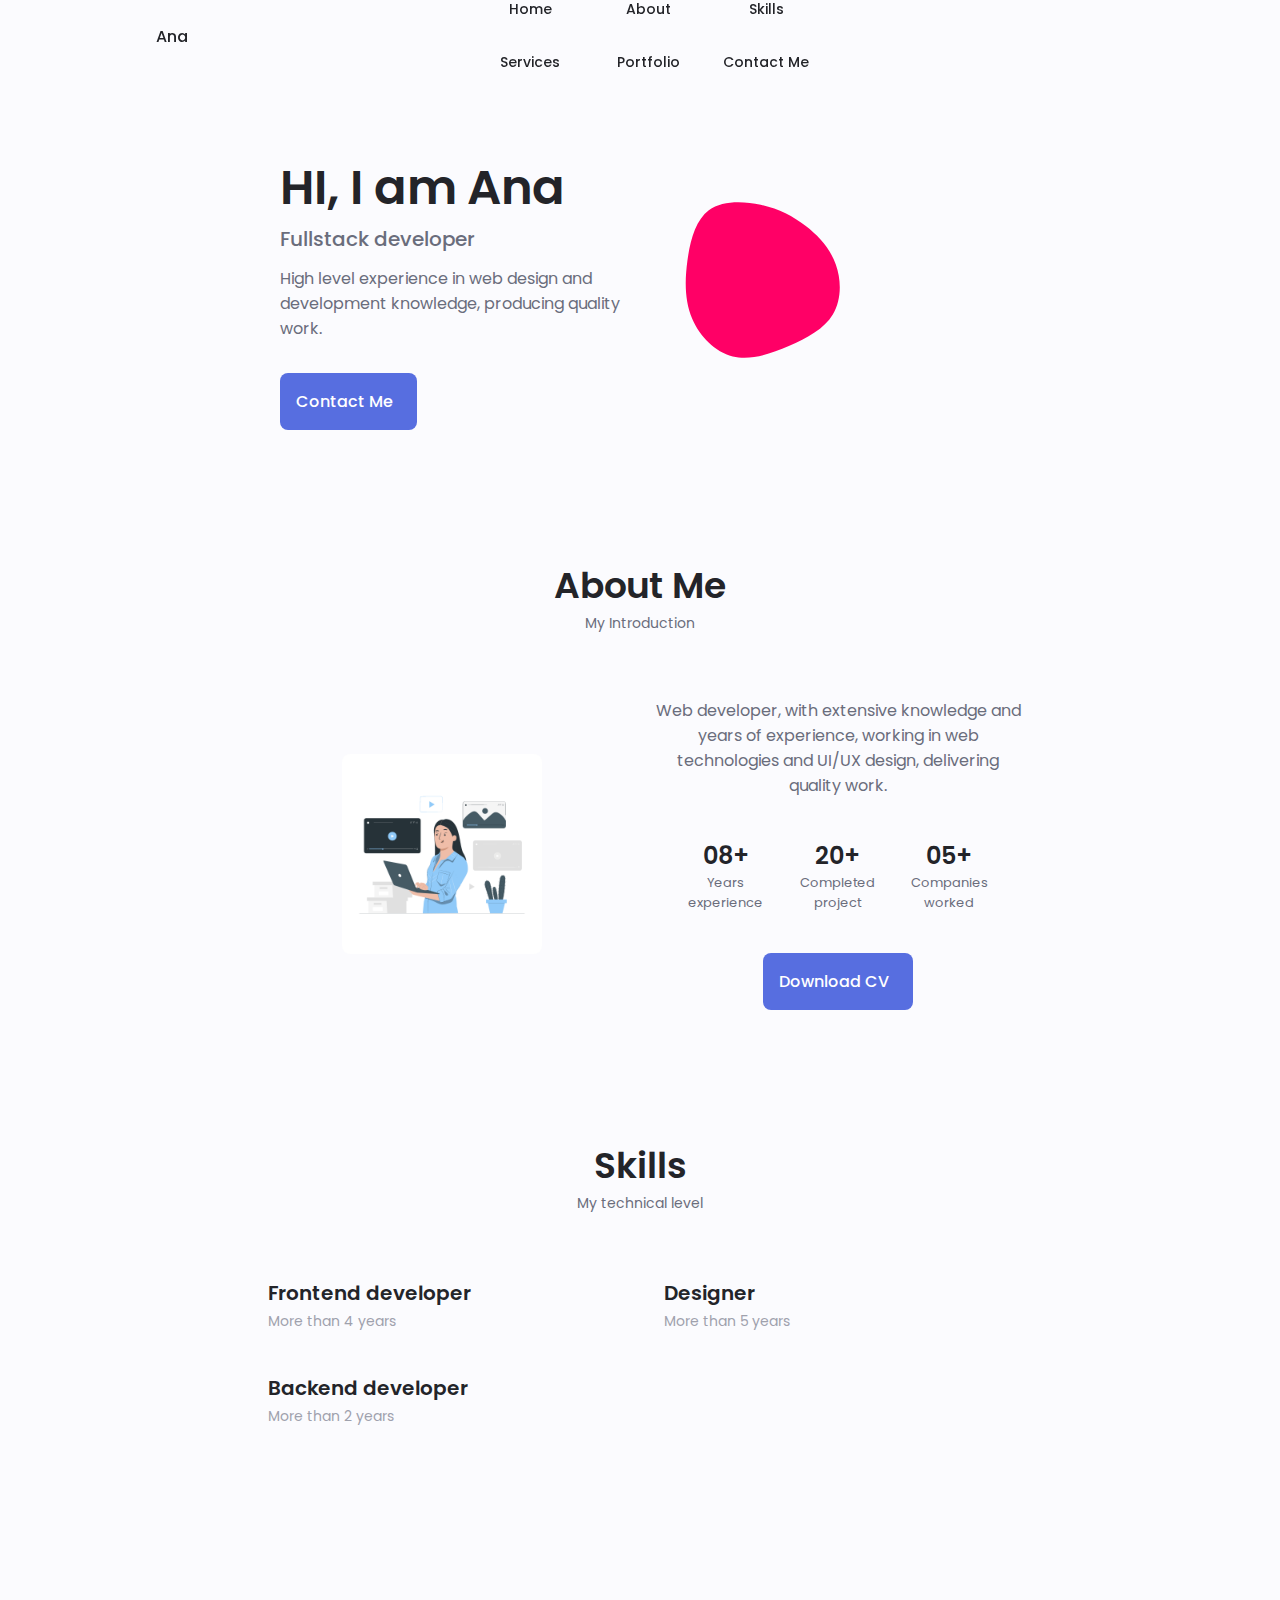
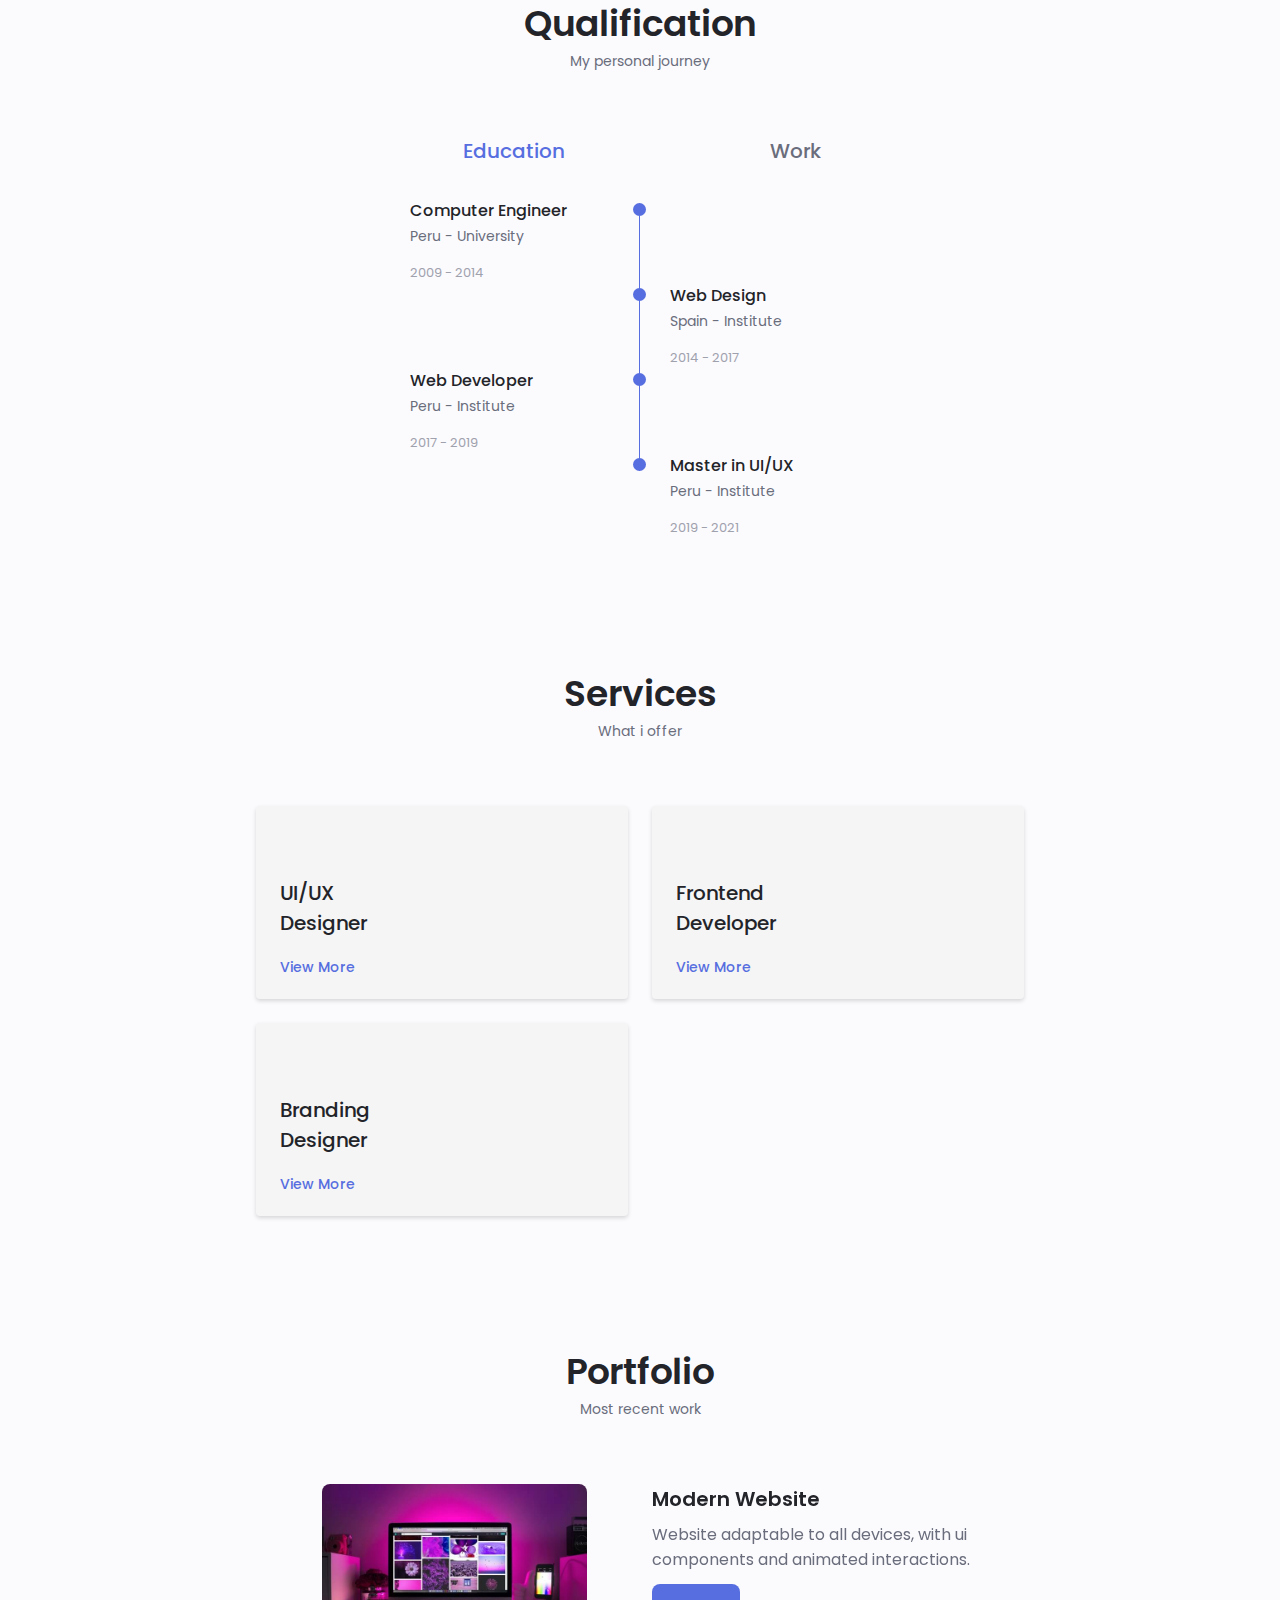
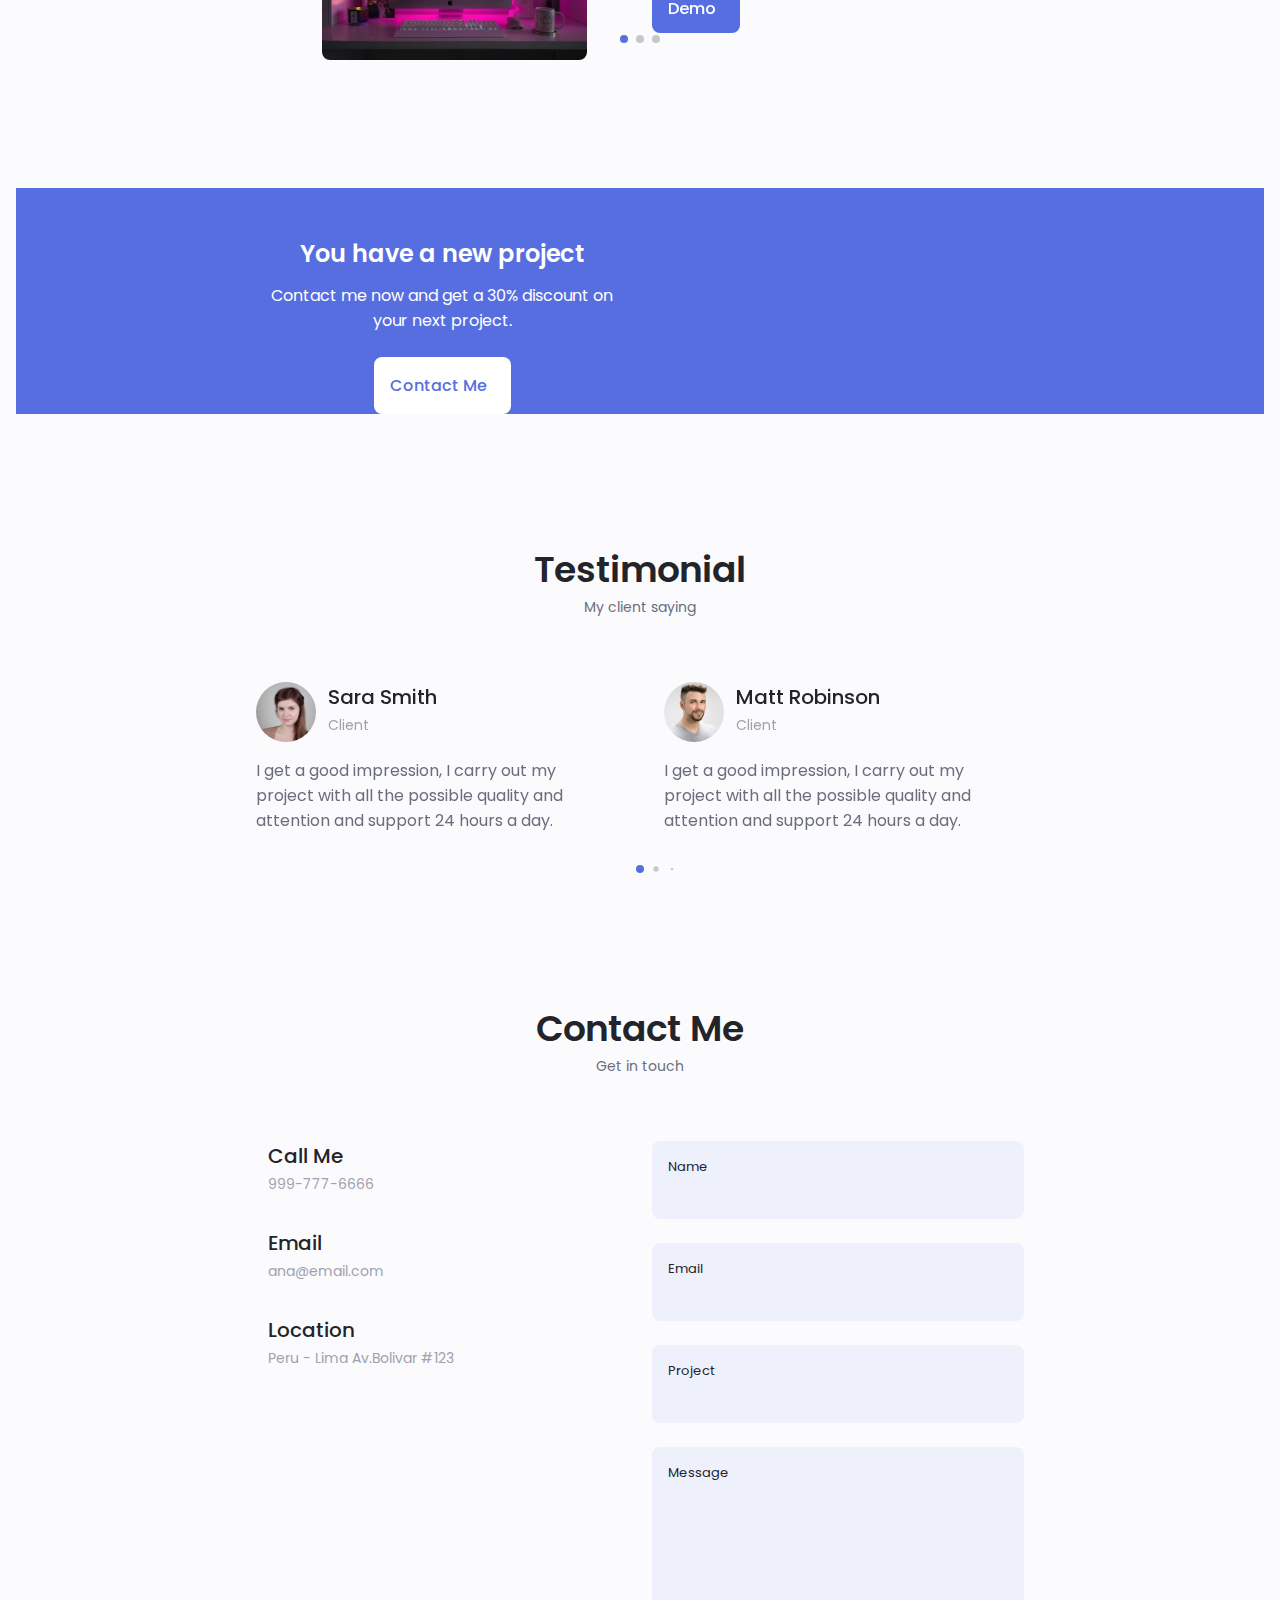
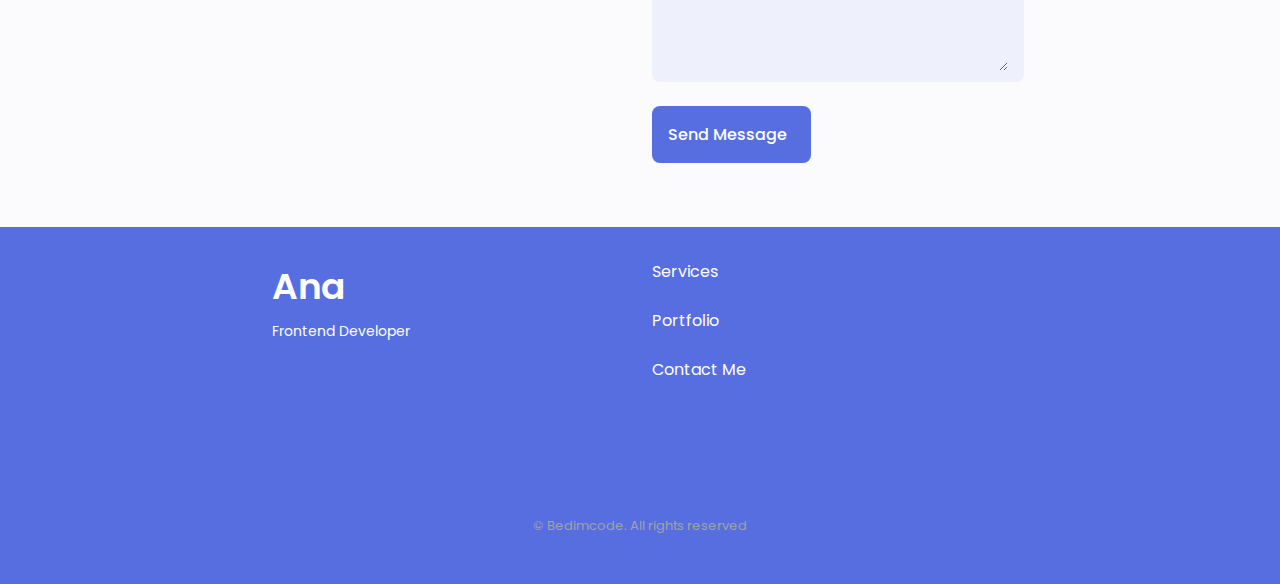
==== index.html @ 433fef04 "Add files via upload" ====
<!DOCTYPE html>
<html lang="en">
<head>
    <meta charset="UTF-8">
    <meta http-equiv="X-UA-Compatible" content="IE=edge">
    <meta name="viewport" content="width=device-width, initial-scale=1.0">

    <link rel="stylesheet" href="https://unicons.iconscout.com/release/v4.0.0/css/line.css">

    <link rel="stylesheet" href="assets/css/swiper-bundle.min.css">

    <link rel="stylesheet" href="assets/css/styles.css">

    <title>Website</title>
</head>
<body>
    <header class="header" id="header">
        <nav class="nav container">
            <a href="#" class="nav__logo">Ana</a>
            <div class="nav__menu" id="nav-menu">
                <ul class="nav__list grid">
                    <li class="nav__item">
                        <a href="#home" class="nav__link active-link">
                            <i class="uil uil-estate nav__icon"></i>Home
                        </a>
                    </li>
                    <li class="nav__item">
                        <a href="#about" class="nav__link">
                            <i class="uil uil-user nav__icon"></i>About
                        </a>
                    </li>
                    <li class="nav__item">
                        <a href="#skills" class="nav__link">
                            <i class="uil uil-file-alt nav__icon"></i>Skills
                        </a>
                    </li>
                    <li class="nav__item">
                        <a href="#services" class="nav__link">
                            <i class="uil uil-briefcase-alt nav__icon"></i>Services
                        </a>
                    </li>
                    <li class="nav__item">
                        <a href="#portfolio" class="nav__link">
                            <i class="uil uil-scenery nav__icon"></i>Portfolio
                        </a>
                    </li>
                    <li class="nav__item">
                        <a href="#contact" class="nav__link">
                            <i class="uil uil-message nav__icon"></i>Contact Me
                        </a>
                    </li>
                </ul>
                <i class="uil uil-times nav__close" id="nav-close"></i>
            </div>
            
            <div class="nav__btns">
                <!-- theme change button -->
                <i class="uil uil-moon change-theme" id="theme-button"></i>

                <div class="nav__toggle" id="nav-toggle">
                    <i class="uil uil-apps"></i>
                </div>
            </div>
        </nav>
    </header>

    <main class="main">

        <!-- home -->
        <section class="home section" id="home">
            <div class="home__container container grid">
                <div class="home__content grid">
                    <div class="home__social">
                        <a href="https://www.linkedin.com/in/ana-marques-11643b221" target="_blank" class="home__social-icon">
                            <i class="uil uil-linkedin-alt"></i>
                        </a>

                        <a href="https://codepen.io/nana-marques" target="_blank" class="home__social-icon">
                            <i class="uil uil-arrow"></i>
                        </a>

                        <a href="https://github.com/nana-marques" target="_blank" class="home__social-icon">
                            <i class="uil uil-github-alt"></i>
                        </a>
                    </div>

                    <div class="home__img">
                        <svg class="home__blob" viewBox="0 0 200 200" xmlns="http://www.w3.org/2000/svg"> 
                            <path fill="#FF0066" d="M41.8,-48.9C54.7,-38.9,66.3,-26.3,71.9,-10.3C77.6,5.7,77.4,25.1,68.8,39.5C60.2,53.8,43.3,63,24.8,71C6.3,79,-13.7,85.8,-31.3,81.4C-48.9,77,-64.2,61.4,-71.8,43.7C-79.4,25.9,-79.3,6,-76.6,-14.2C-73.9,-34.4,-68.4,-54.7,-55.2,-64.7C-42,-74.6,-21,-74.1,-3.3,-70.2C14.4,-66.3,28.8,-58.9,41.8,-48.9Z" transform="translate(100 100)" />
                        </svg>
                        <g>
                            <path>
                            <image class="home__blob-img" x='12' y='18' xlink:href="assets/img/perfil.png"/> <!-- deixa a pfp no formato do blob -->
                        </g>
                    </div>

                    <div class="home__data">
                        <h1 class="home__title">HI, I am Ana</h1>
                        <h3 class="home__subtitle">Fullstack developer</h3>
                        <p class="home__description">High level experience in web design and development 
                            knowledge, producing quality work.</p>
                        <a href="#contact" class="button button--flex">
                            Contact Me <i class="uil uil-message button__icon"></i>
                        </a>
                    </div>
                </div>

                <div class="home__scroll">
                    <a href="#about" class="home__scroll-button button--flex">
                        <i class="uil uil-mouse-alt home__scroll-mouse"></i>
                        <span class="home__scroll-name">Scroll down</span>
                        <i class="uil uil-arrow-down home__scroll-arrow"></i>
                    </a>
                </div>
            </div>
        </section>

        <section class="about section" id="about">
            <h2 class="section__title">About Me</h2>
            <span class="section__subtitle">My Introduction</span>

            <div class="about__container container grid">
                <img src="assets/img/imagem.gif" alt="" class="about__img"> <!--no original: src="assets/img/about.jpg" -->

                <div class="about__data">
                    <p class="about__description">Web developer, with extensive knowledge and years of 
                        experience, working in web technologies and UI/UX design, delivering quality work.</p>

                    <div class="about__info">
                        <div>
                            <span class="about__info-title">08+</span>
                            <span class="about__info-name">Years <br> experience</span>
                        </div>

                        <div>
                            <span class="about__info-title">20+</span>
                            <span class="about__info-name">Completed <br> project</span>
                        </div>

                        <div>
                            <span class="about__info-title">05+</span>
                            <span class="about__info-name">Companies <br> worked</span>
                        </div>
                    </div>

                    <div class="about__buttons">
                        <a download="" href="assets/pdf/Ana-Karoliny(CV).pdf" class="button button--flex">
                            Download CV<i class="uil uil-download-alt button__icon"></i>
                        </a>
                    </div>
                </div>
            </div>
        </section>

        <section class="skills section" id="skills">
            <h2 class="section__title">Skills</h2>
            <span class="section__subtitle">My technical level</span>

            <div class="skills__container container grid">
                <div>
                    <!-- skills 1-->
                    <div class="skills__content skills__open">
                        <div class="skills__header">
                            <i class="uil uil-brackets-curly skills__icon"></i>

                            <div>
                                <h1 class="skills__title">Frontend developer</h1>
                                <span class="skills__subtitle">More than 4 years</span>
                            </div>

                            <i class="uil uil-angle-down skills__arrow"></i>
<!-- 
                            <div class="skills__list grid">
                                <div class="skills__data">
                                    <div class="skills__titles">
                                        <h3 class="skills__name">HTML</h3>
                                        <span class="skills__number">90%</span>
                                    </div>
                                    <div class="skills__bar">
                                        <span class="skills__percentage skills__html"></span>
                                    </div>
                                </div>

                                <div class="skills__data">
                                    <div class="skills__titles">
                                        <h3 class="skills__name">CSS</h3>
                                        <span class="skills__number">80%</span>
                                    </div>
                                    <div class="skills__bar">
                                        <span class="skills__percentage skills__css"></span>
                                    </div>
                                </div>

                                <div class="skills__data">
                                    <div class="skills__titles">
                                        <h3 class="skills__name">Javascript</h3>
                                        <span class="skills__number">60%</span>
                                    </div>
                                    <div class="skills__bar">
                                        <span class="skills__percentage skills__js"></span>
                                    </div>
                                </div>

                                <div class="skills__data">
                                    <div class="skills__titles">
                                        <h3 class="skills__name">React</h3>
                                        <span class="skills__number">85%</span>
                                    </div>
                                    <div class="skills__bar">
                                        <span class="skills__percentage skills__react"></span>
                                    </div>
                                </div>
                            </div> -->
                        </div>
                    </div>

                    <!-- skills 2-->
                    <div class="skills__content skills__close">
                        <div class="skills__header">
                            <i class="uil uil-server-network skills__icon"></i>

                            <div>
                                <h1 class="skills__title">Backend developer</h1>
                                <span class="skills__subtitle">More than 2 years</span>
                            </div>

                            <i class="uil uil-angle-down skills__arrow"></i>

                            <!-- <div class="skills__list grid">
                                <div class="skills__data">
                                    <div class="skills__titles">
                                        <h3 class="skills__name">PHP</h3>
                                        <span class="skills__number">80%</span>
                                    </div>
                                    <div class="skills__bar">
                                        <span class="skills__percentage skills__php"></span>
                                    </div>
                                </div>

                                <div class="skills__data">
                                    <div class="skills__titles">
                                        <h3 class="skills__name">Node JS</h3>
                                        <span class="skills__number">70%</span>
                                    </div>
                                    <div class="skills__bar">
                                        <span class="skills__percentage skills__node"></span>
                                    </div>
                                </div>

                                <div class="skills__data">
                                    <div class="skills__titles">
                                        <h3 class="skills__name">Firebase</h3>
                                        <span class="skills__number">90%</span>
                                    </div>
                                    <div class="skills__bar">
                                        <span class="skills__percentage skills__firebase"></span>
                                    </div>
                                </div>

                                <div class="skills__data">
                                    <div class="skills__titles">
                                        <h3 class="skills__name">Python</h3>
                                        <span class="skills__number">55%</span>
                                    </div>
                                    <div class="skills__bar">
                                        <span class="skills__percentage skills__python"></span>
                                    </div>
                                </div>
                            </div> -->
                        </div>
                    </div>
                </div>

                <div>
                    <!-- skills 3-->
                    <div class="skills__content skills__close">
                        <div class="skills__header">
                            <i class="uil uil-swatchbook skills__icon"></i>

                            <div>
                                <h1 class="skills__title">Designer</h1>
                                <span class="skills__subtitle">More than 5 years</span>
                            </div>

                            <i class="uil uil-angle-down skills__arrow"></i>

                            <!-- <div class="skills__list grid">
                                <div class="skills__data">
                                    <div class="skills__titles">
                                        <h3 class="skills__name">Figma</h3>
                                        <span class="skills__number">90%</span>
                                    </div>
                                    <div class="skills__bar">
                                        <span class="skills__percentage skills__figma"></span>
                                    </div>
                                </div>

                                <div class="skills__data">
                                    <div class="skills__titles">
                                        <h3 class="skills__name">Sketch</h3>
                                        <span class="skills__number">85%</span>
                                    </div>
                                    <div class="skills__bar">
                                        <span class="skills__percentage skills__sketch"></span>
                                    </div>
                                </div>

                                <div class="skills__data">
                                    <div class="skills__titles">
                                        <h3 class="skills__name">Photoshop</h3>
                                        <span class="skills__number">85%</span>
                                    </div>
                                    <div class="skills__bar">
                                        <span class="skills__percentage skills__photoshop"></span>
                                    </div>
                                </div>
                            </div> -->
                        </div>
                    </div>
                </div>
            </div>
        </section>

        <!-- qualification -->
        <section class="qualification section">
            <h2 class="section__title">Qualification</h2>
            <span class="section__subtitle">My personal journey</span>

            <div class="qualification__container container">
                <div class="qualification__tabs">
                    <div class="qualification__button button--flex qualification__active" data-target='#education'>
                        <i class="uil uil-graduation-cap qualification__icon"></i>
                        Education
                    </div>
                    <div class="qualification__button button--flex" data-target='#work'>
                        <i class="uil uil-briefcase-alt qualification__icon"></i>
                        Work
                    </div>
                </div>

                <div class="qualification__sections">
                    <!-- qualification content 1 -->
                    <div class="qualification__content qualification__active" data-content id="education">
                        <!-- qualification 1-->
                        <div class="qualification__data">
                            <div>
                                <h3 class="qualification__title">Computer Engineer</h3>
                                <span class="qualification__subtitle">Peru - University</span>
                                <div class="qualification__calendar">
                                    <i class="uil uil-calendar-alt"></i>
                                    2009 - 2014
                                </div>
                            </div>

                            <div>
                                <span class="qualification__rounder"></span>
                                <span class="qualification__line"></span>
                            </div>
                        </div>

                        <!-- qualification 2-->
                        <div class="qualification__data">
                            <div></div>

                            <div>
                                <span class="qualification__rounder"></span>
                                <span class="qualification__line"></span>
                            </div>

                            <div>
                                <h3 class="qualification__title">Web Design</h3>
                                <span class="qualification__subtitle">Spain - Institute</span>
                                <div class="qualification__calendar">
                                    <i class="uil uil-calendar-alt"></i>
                                    2014 - 2017
                                </div>
                            </div>
                        </div>

                        <!-- qualification 3-->
                        <div class="qualification__data">
                            <div>
                                <h3 class="qualification__title">Web Developer</h3>
                                <span class="qualification__subtitle">Peru - Institute</span>
                                <div class="qualification__calendar">
                                    <i class="uil uil-calendar-alt"></i>
                                    2017 - 2019
                                </div>
                            </div>

                            <div>
                                <span class="qualification__rounder"></span>
                                <span class="qualification__line"></span>
                            </div>
                        </div>

                        <!-- qualification 4-->
                        <div class="qualification__data">
                            <div></div>

                            <div>
                                <span class="qualification__rounder"></span>
                                <!-- <span class="qualification__line"></span> -->
                            </div>

                            <div>
                                <h3 class="qualification__title">Master in UI/UX</h3>
                                <span class="qualification__subtitle">Peru - Institute</span>
                                <div class="qualification__calendar">
                                    <i class="uil uil-calendar-alt"></i>
                                    2019 - 2021
                                </div>
                            </div>
                        </div>
                    </div>

                    <!-- qualification content 2 -->
                    <div class="qualification__content" data-content id="work">
                        <!-- qualification 1-->
                        <div class="qualification__data">
                            <div>
                                <h3 class="qualification__title">Software Engineer</h3>
                                <span class="qualification__subtitle">Microsoft - Peru</span>
                                <div class="qualification__calendar">
                                    <i class="uil uil-calendar-alt"></i>
                                    2016 - 2018
                                </div>
                            </div>

                            <div>
                                <span class="qualification__rounder"></span>
                                <span class="qualification__line"></span>
                            </div>
                        </div>

                        <!-- qualification 2-->
                        <div class="qualification__data">
                            <div></div>

                            <div>
                                <span class="qualification__rounder"></span>
                                <span class="qualification__line"></span>
                            </div>

                            <div>
                                <h3 class="qualification__title">Frontend Developer</h3>
                                <span class="qualification__subtitle">Apple Inc - Spain</span>
                                <div class="qualification__calendar">
                                    <i class="uil uil-calendar-alt"></i>
                                    2018 - 2020
                                </div>
                            </div>
                        </div>

                        <!-- qualification 3-->
                        <div class="qualification__data">
                            <div>
                                <h3 class="qualification__title">UI Designer</h3>
                                <span class="qualification__subtitle">Figma - Spain</span>
                                <div class="qualification__calendar">
                                    <i class="uil uil-calendar-alt"></i>
                                    2017 - 2019
                                </div>
                            </div>

                            <div>
                                <span class="qualification__rounder"></span>
                                <!-- <span class="qualification__line"></span> -->
                            </div>
                        </div>
                    </div>
                </div>
            </div>
        </section>

        <!-- services -->
        <section class="services section" id="services">
            <h2 class="section__title">Services</h2>
            <span class="section__subtitle">What i offer</span>

            <div class="services__container container grid">
                <!-- services 1-->
                <div class="services__content">
                    <div>
                        <i class="uil uil-web-grid services__icon"></i>
                        <h3 class="services__title">UI/UX <br> Designer</h3>
                    </div>

                    <span class="button button--flex button--small button--link services__button">
                        View More
                        <i class="uil uil-arrow-right button__icon"></i>
                    </span>

                    <div class="services__modal">
                        <div class="services__modal-content">
                            <h4 class="services__modal-title">UI/UX <br> Designer</h4>
                            <i class="uil uil-times services__modal-close"></i>

                            <ul class="services__modal-services grid">
                                <li class="services__modal-service">
                                    <i class="uil uil-check-circle services__modal-icon"></i>
                                    <p>I develop the user interface.</p>
                                </li>
                                <li class="services__modal-service">
                                    <i class="uil uil-check-circle services__modal-icon"></i>
                                    <p>Web page development.</p>
                                </li>
                                <li class="services__modal-service">
                                    <i class="uil uil-check-circle services__modal-icon"></i>
                                    <p>I create ux element interactions.</p>
                                </li>
                                <li class="services__modal-service">
                                    <i class="uil uil-check-circle services__modal-icon"></i>
                                    <p>I position your company brand.</p>
                                </li>
                            </ul>
                        </div>
                    </div>
                </div>

                <!-- services 2-->
                <div class="services__content">
                    <div>
                        <i class="uil uil-arrow services__icon"></i>
                        <h3 class="services__title">Frontend <br> Developer</h3>
                    </div>

                    <span class="button button--flex button--small button--link services__button">
                        View More
                        <i class="uil uil-arrow-right button__icon"></i>
                    </span>

                    <div class="services__modal">
                        <div class="services__modal-content">
                            <h4 class="services__modal-title">Frontend <br> Developer</h4>
                            <i class="uil uil-times services__modal-close"></i>

                            <ul class="services__modal-services grid">
                                <li class="services__modal-service">
                                    <i class="uil uil-check-circle services__modal-icon"></i>
                                    <p>I develop the user interface.</p>
                                </li>
                                <li class="services__modal-service">
                                    <i class="uil uil-check-circle services__modal-icon"></i>
                                    <p>Web page development.</p>
                                </li>
                                <li class="services__modal-service">
                                    <i class="uil uil-check-circle services__modal-icon"></i>
                                    <p>I create ux element interactions.</p>
                                </li>
                                <li class="services__modal-service">
                                    <i class="uil uil-check-circle services__modal-icon"></i>
                                    <p>I position your company brand.</p>
                                </li>
                            </ul>
                        </div>
                    </div>
                </div>

                <!-- services 3-->
                <div class="services__content">
                    <div>
                        <i class="uil uil-pen services__icon"></i>
                        <h3 class="services__title">Branding <br> Designer</h3>
                    </div>

                    <span class="button button--flex button--small button--link services__button">
                        View More
                        <i class="uil uil-arrow-right button__icon"></i>
                    </span>

                    <div class="services__modal">
                        <div class="services__modal-content">
                            <h4 class="services__modal-title">Branding <br> Designer</h4>
                            <i class="uil uil-times services__modal-close"></i>

                            <ul class="services__modal-services grid">
                                <li class="services__modal-service">
                                    <i class="uil uil-check-circle services__modal-icon"></i>
                                    <p>I develop the user interface.</p>
                                </li>
                                <li class="services__modal-service">
                                    <i class="uil uil-check-circle services__modal-icon"></i>
                                    <p>Web page development.</p>
                                </li>
                                <li class="services__modal-service">
                                    <i class="uil uil-check-circle services__modal-icon"></i>
                                    <p>I create ux element interactions.</p>
                                </li>
                                <li class="services__modal-service">
                                    <i class="uil uil-check-circle services__modal-icon"></i>
                                    <p>I position your company brand.</p>
                                </li>
                            </ul>
                        </div>
                    </div>
                </div>
            </div>
        </section>

        <!-- portfolio -->
        <section class="portfolio section" id="portfolio">
            <h2 class="section__title">Portfolio</h2>
            <span class="section__subtitle">Most recent work</span>

            <div class="portfolio__container container swiper">
                <div class="swiper-wrapper">
                    <!-- portfolio 1 -->
                    <div class="portfolio__content grid swiper-slide">
                        <img src="assets/img/portfolio1.jpg" alt="" class="portfolio__img">

                        <div class="portfolio__data">
                            <h3 class="portfolio__title">Modern Website</h3>
                            <p class="portfolio__description">Website adaptable to all devices, with ui components 
                                and animated interactions.</p>
                            <a href="#" class="button button--flex button--small portfolio__button">
                                Demo
                                <i class="uil uil-arrow-right button__icon"></i>
                            </a>
                        </div>
                    </div>

                    <!-- portfolio 2 -->
                    <div class="portfolio__content grid swiper-slide">
                        <img src="assets/img/portfolio2.jpg" alt="" class="portfolio__img">

                        <div class="portfolio__data">
                            <h3 class="portfolio__title">Brand Design</h3>
                            <p class="portfolio__description">Website adaptable to all devices, with ui components 
                                and animated interactions.</p>
                            <a href="#" class="button button--flex button--small portfolio__button">
                                Demo
                                <i class="uil uil-arrow-right button__icon"></i>
                            </a>
                        </div>
                    </div>

                    <!-- portfolio 3 -->
                    <div class="portfolio__content grid swiper-slide">
                        <img src="assets/img/portfolio3.jpg" alt="" class="portfolio__img">

                        <div class="portfolio__data">
                            <h3 class="portfolio__title">Online Store</h3>
                            <p class="portfolio__description">Website adaptable to all devices, with ui components 
                                and animated interactions.</p>
                            <a href="#" class="button button--flex button--small portfolio__button">
                                Demo
                                <i class="uil uil-arrow-right button__icon"></i>
                            </a>
                        </div>
                    </div>
                </div>

                <!-- Add Arrows -->
                <div class="swiper-button-next">
                    <i class="uil uil-angle-right-b swiper-portfolio-icon"></i>
                </div>
                <div class="swiper-button-prev">
                    <i class="uil uil-angle-left-b swiper-portfolio-icon"></i>
                </div>

                <!-- Add Pagination -->
                <div class="swiper-pagination"></div>
            </div>
        </section>

        <!-- project in mind -->
        <section class="project section">
            <div class="project__bg">
                <div class="project__container container grid">
                    <div class="project__data">
                        <h2 class="project__title">You have a new project</h2>
                        <p class="project__description">Contact me now and get a 30% discount on your next project.</p>
                        <a href="#contact" class="button button--flex button--white">
                            Contact Me
                            <i class="uil uil-message project__icon button__icon"></i>
                        </a>
                    </div>

                    <img src="project.png" alt="" class="project__img">
                </div>
            </div>
        </section>

        <!-- testimonial -->
        <section class="testimonial section">
            <h2 class="section__title">Testimonial</h2>
            <span class="section__subtitle">My client saying</span>

            <div class="testimonial__container container swiper">
                <div class="swiper-wrapper">
                    <!-- testimonial 1 -->
                    <div class="testimonial__content swiper-slide">
                        <div class="testimonial__data">
                            <div class="testimonial__header">
                                <img src="assets/img/testimonial1.jpg" alt="" class="testimonial__img">

                                <div>
                                    <h3 class="testimonial__name">Sara Smith</h3>
                                    <span class="testimonial__client">Client</span>
                                </div>
                            </div>

                            <div>
                                <i class="uil uil-star testimonial__icon-star"></i>
                                <i class="uil uil-star testimonial__icon-star"></i>
                                <i class="uil uil-star testimonial__icon-star"></i>
                                <i class="uil uil-star testimonial__icon-star"></i>
                                <i class="uil uil-star testimonial__icon-star"></i>
                            </div>
                        </div>

                        <p class="testimonial__description">I get a good impression, I carry
                            out my project with all the possible quality and attention and 
                            support 24 hours a day.</p>
                    </div>

                    <!-- testimonial 2 -->
                    <div class="testimonial__content swiper-slide">
                        <div class="testimonial__data">
                            <div class="testimonial__header">
                                <img src="assets/img/testimonial2.jpg" alt="" class="testimonial__img">

                                <div>
                                    <h3 class="testimonial__name">Matt Robinson</h3>
                                    <span class="testimonial__client">Client</span>
                                </div>
                            </div>

                            <div>
                                <i class="uil uil-star testimonial__icon-star"></i>
                                <i class="uil uil-star testimonial__icon-star"></i>
                                <i class="uil uil-star testimonial__icon-star"></i>
                                <i class="uil uil-star testimonial__icon-star"></i>
                                <i class="uil uil-star testimonial__icon-star"></i>
                            </div>
                        </div>

                        <p class="testimonial__description">I get a good impression, I carry
                            out my project with all the possible quality and attention and 
                            support 24 hours a day.</p>
                    </div>

                    <!-- testimonial 3 -->
                    <div class="testimonial__content swiper-slide">
                        <div class="testimonial__data">
                            <div class="testimonial__header">
                                <img src="assets/img/testimonial3.jpg" alt="" class="testimonial__img">

                                <div>
                                    <h3 class="testimonial__name">Raul Harris</h3>
                                    <span class="testimonial__client">Client</span>
                                </div>
                            </div>

                            <div>
                                <i class="uil uil-star testimonial__icon-star"></i>
                                <i class="uil uil-star testimonial__icon-star"></i>
                                <i class="uil uil-star testimonial__icon-star"></i>
                                <i class="uil uil-star testimonial__icon-star"></i>
                                <i class="uil uil-star testimonial__icon-star"></i>
                            </div>
                        </div>

                        <p class="testimonial__description">I get a good impression, I carry
                            out my project with all the possible quality and attention and 
                            support 24 hours a day.</p>
                    </div>
                </div>

                <!-- Add Pagination -->
                <div class="swiper-pagination swiper-pagination-testimonial"></div>
            </div>
        </section>

        <!-- contact me -->
        <section class="contact section" id="contact">
            <h2 class="section__title">Contact Me</h2>
            <span class="section__subtitle">Get in touch</span>

            <div class="contact__container container grid">
                <div>
                    <div class="contact__information">
                        <i class="uil uil-phone contact__icon"></i>

                        <div>
                            <h3 class="contact__title">Call Me</h3>
                            <span class="contact__subtitle">999-777-6666</span>
                        </div>
                    </div>

                    <div class="contact__information">
                        <i class="uil uil-envelope contact__icon"></i>

                        <div>
                            <h3 class="contact__title">Email</h3>
                            <span class="contact__subtitle">ana@email.com</span>
                        </div>
                    </div>

                    <div class="contact__information">
                        <i class="uil uil-map-marker contact__icon"></i>

                        <div>
                            <h3 class="contact__title">Location</h3>
                            <span class="contact__subtitle">Peru - Lima Av.Bolivar #123</span>
                        </div>
                    </div>
                </div>

                <form action="" class="contact__form grid">
                    <div class="contact__inputs grid">
                        <div class="contact__content">
                            <label for="" class="contact__label">Name</label>
                            <input type="text" class="contact__input">
                        </div>
                        <div class="contact__content">
                            <label for="" class="contact__label">Email</label>
                            <input type="email" class="contact__input">
                        </div>
                    </div>
                    <div class="contact__content">
                        <label for="" class="contact__label">Project</label>
                        <input type="text" class="contact__input">
                    </div>
                    <div class="contact__content">
                        <label for="" class="contact__label">Message</label>
                        <textarea name="" id="" cols="0" rows="7" class="contact__input"></textarea>
                    </div>

                    <div>
                        <a href="" class="button button--flex">
                            Send Message
                            <i class="uil uil-message button__icon"></i>
                        </a>
                    </div>
                </form>
            </div>
        </section>

    </main>

    <footer class="footer">
        <div class="footer__bg">
            <div class="footer__container container grid">
                <div>
                    <h1 class="footer__title">Ana</h1>
                    <span class="footer__subtitle">Frontend Developer</span>
                </div>

                <ul class="footer__links">
                    <li>
                        <a href="#services" class="footer__link">Services</a>
                    </li>
                    <li>
                        <a href="#portfolio" class="footer__link">Portfolio</a>
                    </li>
                    <li>
                        <a href="#contact" class="footer__link">Contact Me</a>
                    </li>
                </ul>

                <div class="footer__socials">
                    <a href="https://www.facebook.com" target="_blank" class="footer__social">
                        <i class="uil uil-facebook-f"></i>
                    </a>

                    <a href="https://www.instagram.com" target="_blank" class="footer__social">
                        <i class="uil uil-instagram"></i>
                    </a>

                    <a href="https://twitter.com" target="_blank" class="footer__social">
                        <i class="uil uil-twitter-alt"></i>
                    </a>
                </div>
            </div>

            <p class="footer__copy">&#169; Bedimcode. All rights reserved</p>
        </div>
    </footer>

    <!-- scroll top -->
    <a href="" class="scrollup" id="scroll-up">
        <i class="uil uil-arrow-up scrollup__icon"></i>
    </a>

    <script src="assets/js/swiper-bundle.min.js"></script>
    <script src="assets/js/main.js"></script>
</body>
</html>
---- assets/css/styles.css ----
/* google fonts*/
@import url('https://fonts.googleapis.com/css2?family=Poppins:wght@400;500;600&display=swap');


/* variaveis css */
:root {
    --header-height: 3rem;

    /* cores */
    --hue-color: 230;
    --first-color: hsl(var(--hue-color), 69%, 61%); /*#6E57E0*/
    --first-color-second: hsl(var(--hue-color), 69%, 61%);
    --first-color-alt: hsl(var(--hue-color), 57%, 53%);
    --first-color-lighter: hsl(var(--hue-color), 92%, 85%);
    --title-color: hsl(var(--hue-color), 8%, 15%);
    --text-color: hsl(var(--hue-color), 8%, 45%);
    --text-color-light: hsl(var(--hue-color), 8%, 65%);
    --input-color: hsl(var(--hue-color), 70%, 96%);
    --body-color: hsl(var(--hue-color), 60%, 99%);
    --container-color: #F5F5F5; /* #FFF no original*/
    --scroll-bar-color: hsl(var(--hue-color), 12%, 90%);
    --scroll-thumb-color: hsl(var(--hue-color), 12%, 80%);

    --body-font: 'Poppins', sans-serif;

    /* .5rem = 8px, 1rem = 16px, 1.5rem = 24px ...*/
    --big-font-size: 2rem;
    --h1-font-size: 1.5rem;
    --h2-font-size: 1.25rem;
    --h3-font-size: 1.125rem;
    --normal-font-size: .938rem;
    --small-font-size: .813rem;
    --smaller-font-size: .75rem;

    --font-medium: 500;
    --font-semi-bold: 600;

    /* margem */
    --mb-0-25: .25rem;
    --mb-0-5: .5rem;
    --mb-0-75: .75rem;
    --mb-1: 1rem;
    --mb-1-5: 1.5rem;
    --mb-2: 2rem;
    --mb-2-5: 2.5rem;
    --mb-3: 3rem;

    /* z index */
    --z-tooltip: 10;
    --z-fixed: 100;
    --z-modal: 1000;
}


/* font size for large devices */
@media screen and (min-width: 968px){
    :root {
        --big-font-size: 3rem;
        --h1-font-size: 2.25rem;
        --h2-font-size: 1.5rem;
        --h3-font-size: 1.25rem;
        --normal-font-size: 1rem;
        --small-font-size: .875rem;
        --smaller-font-size: .813rem;
    }
}


/* variables dark theme*/
body.dark-theme{
    /* cores */
    --first-color-second: hsl(var(--hue-color), 30%, 8%);
    --title-color: hsl(var(--hue-color), 8%, 95%);
    --text-color: hsl(var(--hue-color), 8%, 75%);
    --input-color: hsl(var(--hue-color), 29%, 16%);
    --body-color: hsl(var(--hue-color), 28%, 12%);
    --container-color: hsl(var(--hue-color), 29%, 16%);
    --scroll-bar-color: hsl(var(--hue-color), 12%, 48%);
    --scroll-thumb-color: hsl(var(--hue-color), 12%, 36%);

}


/* button dark/light */
.nav__btns{
    display: flex;
    align-items: center;
}

.change-theme{
    font-size: 1.25rem;
    color: var(--title-color);
    margin-right: var(--mb-1);
    cursor: pointer;
}

.change-theme:hover{
    color: var(--first-color);
}


/* base */
*{
    box-sizing: border-box;
    padding: 0;
    margin: 0;
}

html{
    scroll-behavior: smooth;
}

body{
    margin: 0 0 var(--header-height) 0;
    font-family: var(--body-font);
    font-size: var(--normal-font-size);
    background-color: var(--body-color);
    color: var(--text-color);
}

h1,h2,h3,h4{
    color: var(--title-color);
    font-weight: var(--font-semi-bold);
}

ul{
    list-style: none;
}

a{
    text-decoration: none;
}

img{
    max-width: 100%;
    height: auto;
}


/* reusable css classes*/
.section{
    padding: 2rem 0 4rem;
}

.section__title{
    font-size: var(--h1-font-size);
}

.section__subtitle{
    display: block; 
    font-size: var(--small-font-size);
    margin-bottom: var(--mb-3);
}

.section__title, .section__subtitle{
    text-align: center;
}


/* layout */
.container{
    max-width: 768px;
    margin-left: var(--mb-1-5);
    margin-right: var(--mb-1-5);
}

.grid{
    display: grid;
    gap: 1.5rem;
}

.header{
    width: 100%;
    position: fixed;
    bottom: 0;
    left: 0;
    z-index: var(--z-fixed);
    background-color: var(--body-color);
}


/* nav */
.nav{
    max-width: 968px;
    height: var(--header-height);
    display: flex;
    justify-content: space-between;
    align-items: center;
}

.nav__logo, .nav__toggle{
    color: var(--title-color);
    font-weight: var(--font-medium);
}

.nav__logo:hover{
    color: var(--first-color);
}

.nav__toggle{
    font-size: 1.1rem;
    cursor: pointer;
}

.nav__toggle:hover {
    color: var(--first-color);
}

@media screen and (max-width: 767px){
    .nav__menu{
        position: fixed;
        bottom: -100%;
        left: 0;
        width: 100%;
        background-color: var(--body-color);
        padding: 2rem 1.5rem 4rem;
        box-shadow: 0 -1px 4px rgba(0, 0, 0, .15);
        border-radius: 1.5rem 1.5rem 0 0;
        transition: .3s;
    }
}

.nav__list{
    grid-template-columns: repeat(3, 1fr);
    gap: 2rem;
}

.nav__link{
    display: flex;
    flex-direction: column;
    align-items: center;
    font-size: var(--small-font-size);
    color: var(--title-color);
    font-weight: var(--font-medium);
}

.nav__link:hover{
    color: var(--first-color);
}

.nav__icon{
    font-size: 1.2rem;
}

.nav__close{
    position: absolute;
    right: 1.3rem;
    bottom: .5rem;
    font-size: 1.5rem;
    cursor: pointer;
    color: var(--first-color);
}

.nav__close:hover{
    color: var(--first-color-alt);
}


/* show menu */
.show-menu{
    bottom: 0;
}


/* active link */
.active__link{
    color: var(--first-color);
}

/* change background header */
.scroll-header{
    box-shadow: 0 -1px 4px rgba(0, 0, 0, .15);
}

/* home */
.home__container{
    gap: 1rem;
}

.home__content{
    grid-template-columns: .5fr 3fr;
    padding-top: 3.5rem;
    align-items: center;
}

.home__social{
    display: grid;
    grid-template-columns: max-content;
    row-gap: 1rem;
}

.home__social-icon{
    font-size: 1.25rem;
    color: var(--first-color);
}

.home__social-icon:hover{
    color: var(--first-color-alt);
}

.home__blob{
    width: 200px;
    fill: var(--first-color);
}

.home__blob-img{
    width: 170px;
}

.home__data{
    grid-column: 1/3;
}

.home__title{
    font-size: var(--big-font-size);
}

.home__subtitle{
    font-size: var(--h3-font-size);
    color: var(--text-color);
    font-weight: var(--font-medium);
    margin-bottom: var(--mb-0-75);
}

.home__description{
    margin-bottom: var(--mb-2);
}

.home__scroll{
    display: none;
}

.home__scroll-button{
    color: var(--first-color);
    transition: .3s;
}

.home__scroll-button:hover{
    transform: translateY(.25rem);
}

.home__scroll-mouse{
    font-size: 2rem;
}

.home__scroll-name{
    font-size: var(--small-font-size);
    color: var(--title-color);
    font-weight: var(--font-medium);
    margin-right: var(--mb-0-25);
}

.home__scroll-arrow{
    font-size: 1.25rem;
}


/* buttons */
.button{
    display: inline-block;
    background-color: var(--first-color);
    color: #FFF;
    padding: 1rem;
    border-radius: .5rem;
    font-weight: var(--font-medium);
}

.button:hover{
    background-color: var(--first-color-alt);
}

.button__icon{
    font-size: 1.25rem;
    margin-left: var(--mb-0-5);
    transition: .3s;
}

.button--white{
    background-color: #FFF;
    color: var(--first-color);
}

.button--white:hover{
    background-color: #FFF;
}

.button--flex{
    display: inline-flex;
    align-items: center;
}

.button--small{
    padding: .75rem 1rem;
}

.button--link{
    padding: 0;
    background-color: transparent;
    color: var(--first-color);
}

.button--link:hover{
    background-color: transparent;
    color: var(--first-color-alt);
}



/* about */
.about__img{
    width: 200px;
    border-radius: .5rem;
    justify-self: center;
    align-self: center;
}

.about__description{
    text-align: center;
    margin-bottom: var(--mb-2-5);
}

.about__info{
    display: flex;
    justify-content: space-evenly;
    margin-bottom: var(--mb-2-5);
}

.about__info-title{
    font-size: var(--h2-font-size);
    font-weight: var(--font-semi-bold);
    color: var(--title-color);
}

.about__info-name{
    font-size: var(--smaller-font-size);
}

.about__info-title, .about__info-name{
    display: block;
    text-align: center;
}

.about__buttons{
    display: flex;
    justify-content: center;
}


/* skills */
.skills__container{
    row-gap: 0;
}

.skills__header{
    display: flex;
    align-items: center;
    margin-bottom: var(--mb-2-5);
    cursor: pointer;
}

.skills__icon, .skills__arrow{
    font-size: 2rem;
    color: var(--first-color);
}

.skills__icon{
    margin-right: var(--mb-0-75);
}

.skills__title{
    font-size: var(--h3-font-size);
}

.skills__subtitle{
    font-size: var(--small-font-size);
    color: var(--text-color-light);
}

.skills__arrow{
    margin-left: auto;
    transition: .4s;
}

.skills__list{
    row-gap: 1.5rem;
    padding-left: 2.7rem;
}

.skills__titles{
    display: flex;
    justify-content: space-between;
    margin-bottom: var(--mb-0-5);
}

.skills__name{
    font-size: var(--normal-font-size);
    font-weight: var(--font-medium);
}

.skills__bar, .skills__percentage{
    height: 5px;
    border-radius: .25rem;
}

.skills__bar{
    background-color: var(--first-color-lighter);
}

.skills__percentage{
    display: block;
    background-color: var(--first-color);
}

.skills__html{
    width: 90%;
}
.skills__css{
    width: 80%;
}
.skills__html{
    width: 60%;
}
.skills__html{
    width: 85%;
}

.skills__php{
    width: 80%;
}
.skills__node{
    width: 70%;
}
.skills__firebase{
    width: 90%;
}
.skills__python{
    width: 55%;
}

.skills__figma{
    width: 90%;
}
.skills__sketch{
    width: 85%;
}
.skills__photoshop{
    width: 85%;
}

.skills__close .skills__list{
    height: 0;
    overflow: hidden;
}

.skills__open .skills__list{
    height: max-content;
    margin-bottom: var(--mb-2-5);
}

.skills__open .skills__arrow{
    transform: rotate(-180deg);
}


/* qualification */
.qualification__tabs{
    display: flex;
    justify-content: space-evenly;
    margin-bottom: var(--mb-2);
}

.qualification__button{
    font-size: var(--h3-font-size);
    font-weight: var(--font-medium);
    cursor: pointer;
}

.qualification__button:hover{
    color: var(--first-color);
}

.qualification__icon{
    font-size: 1.8rem;
    margin-right: var(--mb-0-25);
}

.qualification__data{
    display: grid;
    grid-template-columns: 1fr max-content 1fr;
    column-gap: 1.5rem;
}

.qualification__title{
    font-size: var(--normal-font-size);
    font-weight: var(--font-medium);
}

.qualification__subtitle{
    display: inline-block;
    font-size: var(--small-font-size);
    margin-bottom: var(--mb-1);
}

.qualification__calendar{
    font-size: var(--smaller-font-size);
    color: var(--text-color-light);
}

.qualification__rounder{
    display: inline-block;
    width: 13px;
    height: 13px;
    background-color: var(--first-color);
    border-radius: 50%;
}

.qualification__line{
    display: block;
    width: 1px;
    height: 100%;
    background-color: var(--first-color);
    transform: translate(6px, -7px);
}

.qualification [data-content]{
    display: none;
}

.qualification__active[data-content]{
    display: block;
}

.qualification__button.qualification__active{
    color: var(--first-color);
}


/* services */
.services__container{
    gap: 1.5rem;
    grid-template-columns: repeat(2, 1fr);
}

.services__content{
    position: relative;
    background-color: var(--container-color);
    padding: 3.5rem .5rem 1.25rem 1.5rem;
    border-radius: .25rem;
    box-shadow: 0 2px 4px rgba(0, 0, 0, .15);
    transition: .3s;
}

.services__content:hover{
    box-shadow: 0 4px 8px rgba(0, 0, 0, .15);
}

.services__icon{
    display: block;
    font-size: 1.5rem;
    color: var(--first-color);
    margin-bottom: var(--mb-1);
}

.services__title{
    font-size: var(--h3-font-size);
    margin-bottom: var(--mb-1);
    font-weight: var(--font-medium);
}

.services__button{
    cursor: pointer;
    font-size: var(--small-font-size);
}

.services__button:hover .button__icon{
    transform: translateX(.25rem);
}

.services__modal{
    position: fixed;
    top: 0;
    left: 0;
    right: 0;
    bottom: 0;
    background-color: rgba(0, 0, 0, .5);
    display: flex;
    align-items: center;
    justify-content: center;
    padding: 0 1rem;
    z-index: var(--z-modal);
    opacity: 0;
    visibility: hidden;
    transition: .3s;
}

.services__modal-content{
    position: relative;
    background-color: var(--container-color);
    padding: 1.5rem;
    border-radius: .5rem;
}

.services__modal-services{
    row-gap: 1rem;
}

.services__modal-service{
    display: flex;
}

.services__modal-title{
    font-size: var(--h3-font-size);
    font-weight: var(--font-medium);
    margin-bottom: var(--mb-1-5);
}

.services__modal-close{
    position: absolute;
    top: 1rem;
    right: 1rem;
    font-size: 1.5rem;
    color: var(--first-color);
    cursor: pointer;
}

.services__modal-icon{
    color: var(--first-color);
    margin-right: var(--mb-0-25);
}


/* active modal */
.active-modal{
    opacity: 1;
    visibility: visible;
}


/* portfolio */
.portfolio__container{
    overflow: initial;
}

.portfolio__content{
    padding: 0 1.5rem;
}

.portfolio__img{
    width: 265px;
    border-radius: .5rem;
    justify-self: center;
}

.portfolio__title{
    font-size: var(--h3-font-size);
    margin-bottom: var(--mb-0-5);
}

.portfolio__description{
    margin-bottom: var(--mb-0-75);
}

.portfolio__button:hover .button__icon{
    transform: translateX(.25rem);
}

.swiper-button-prev::after,
.swiper-button-next::after{
    content: '';
}

.swiper-portfolio-icon{
    font-size: 2rem;
    color: var(--first-color);
}

.swiper-button-prev{
    left: -.5rem;
}

.swiper-button-next{
    right: -.5rem;
}

.swiper-container-horizontal > .swiper-pagination-bullets{
    bottom: -2.5rem;
}

.swiper-pagination-bullet-active{
    background-color: var(--first-color);
}

.swiper-button-prev,
.swiper-button-next,
.swiper-pagination-bullet{
    outline: none;
}


/* project in mind */
.project{
    text-align: center;
}

.project__bg{
    background-color: var(--first-color-second);
    padding-top: 3rem;
}

.project__title{
    font-size: var(--h2-font-size);
    margin-bottom: var(--mb-0-75);
}

.project__description{
    margin-bottom: var(--mb-1-5);
}

.project__title,
.project__description{
    color: #FFF;
}

.project__img{
    width: 232px;
    justify-self: center;
}



/* testimonial */
.testimonial__data,
.testimonial__header{
    display: flex;
}

.testimonial__data{
    justify-content: space-between;
    margin-bottom: var(--mb-1);
}

.testimonial__img{
    width: 60px;
    height: 60px;
    border-radius: 50%;
    margin-right: var(--mb-0-75);
}

.testimonial__name{
    font-size: var(--h3-font-size);
    font-weight: var(--font-medium);
}

.testimonial__client{
    font-size: var(--small-font-size);
    color: var(--text-color-light);
}

.testimonial__description{
    margin-bottom: var(--mb-2-5);
}

.testimonial__icon-star{
    color: var(--first-color);
}

.swiper .swiper-pagination-testimonial{
    bottom: 0;
}


/* contact me */
.contact__container{
    row-gap: 3rem;
}

.contact__information{
    display: flex;
    margin-bottom: var(--mb-2);
}

.contact__icon{
    font-size: 2rem;
    color: var(--first-color);
    margin-right: var(--mb-0-75);
}

.contact__title{
    font-size: var(--h3-font-size);
    font-weight: var(--font-medium);
}

.contact__subtitle{
    font-size: var(--small-font-size);
    color: var(--text-color-light);
}

.contact__content{
    background-color: var(--input-color);
    border-radius: .5rem;
    padding: .75rem 1rem .25rem;
}

.contact__label{
    font-size: var(--smaller-font-size);
    color: var(--title-color);
}

.contact__input{
    width: 100%;
    background-color: var(--input-color);
    color: var(--text-color);
    font-family: var(--body-font);
    font-size: var(--normal-font-size);
    border: none;
    outline: none;
    padding: .25rem .5rem .5rem 0;
}


/* footer */
.footer{
    padding-top: 2rem;
}

.footer__container{
    row-gap: 3.5rem;
}

.footer__bg{
    background-color: var(--first-color-second);
    padding: 2rem 0 3rem;
}

.footer__title{
    font-size: var(--h1-font-size);
    margin-bottom: var(--mb-0-25);
}

.footer__subtitle{
    font-size: var(--small-font-size);
}

.footer__links{
    display: flex;
    flex-direction: column;
    row-gap: 1.5rem;
}

.footer__links:hover{
    color: var(--first-color-lighter);
}

.footer__social{
    font-size: 1.25rem;
    margin-right: var(--mb-1-5);
}

.footer__social:hover{
    color: var(--first-color-lighter);
}

.footer__copy{
    font-size: var(--smaller-font-size);
    text-align: center;
    color: var(--text-color-light);
    margin-top: var(--mb-3);
}

.footer__title,
.footer__subtitle,
.footer__link,
.footer__social{
    color: #FFF;
}


/* scroll up */
.scrollup{
    position: fixed;
    right: 1rem;
    bottom: -20%;
    background-color: var(--first-color);
    opacity: .8;
    padding:  0 .3rem;
    border-radius: .4rem;
    z-index: var(--z-tooltip);
    transition: .4s;
}

.scrollup:hover{
    background-color: var(--first-color-alt);
}

.scrollup__icon{
    font-size: 1.5rem;
    color: #FFF;
}


/* show scroll */
.show-scroll{
    bottom: 5rem;
}


/* scroll bar */
::-webkit-scrollbar{
    width: .60rem;
    background-color: var(--scroll-bar-color);
    border-radius: .5rem;
}

::-webkit-scrollbar-thumb{
    background-color: var(--scroll-thumb-color);
    border-radius: .5rem;
}

::-webkit-scrollbar-thumb:hover{
    background-color: var(--text-color-light);
}


/* MEDIA QUERIES */

/* SMALL */
@media screen and (max-width: 350px){
    .container{
        margin-left: var(--mb-1);
        margin-right: var(--mb-1);
    }

    .nav__menu{
        padding: 2rem .25rem 4rem;
    }

    .nav__list{
        column-gap: 0;
    }

    .home__content{
        grid-template-columns: .25fr 3fr;
    }
    .home__blob{
        width: 180px;

    }

    .skills__title{
        font-size: var(--normal-font-size);
    }

    .qualification__data{
        gap: .5rem;
    }

    .services__container{
        grid-template-columns: max-content;
        justify-content: center;
    }

    .services__content{
        padding-right: 3.5rem;
    }

    .services__modal{
        padding: 0 .5rem;
    }

    .project__img{
        width: 200px;
    }

    .testimonial__data,
    .testimonial__header{
        flex-direction: column;
        align-items: center;
    }

    .testimonial__img{
        margin-right: 0;
        margin-bottom: var(--mb-0-25);
    }

    .testimonial__data,
    .testimonial__description{
        text-align: center;
    }
}

/* MEDIUM */
@media screen and (min-width: 568px){
    .home__content{
        grid-template-columns: max-content 1fr 1fr;
    }

    .home__data{
        grid-column: initial;
    }

    .home__img{
        order: 1;
        justify-self: center;
    }

    .about__container,
    .skills__container,
    .portfolio__content,
    .project__container,
    .contact__container,
    .footer__container{
        grid-template-columns: repeat(2, 1fr);
    }

    .qualification__sections{
        display: grid;
        grid-template-columns: .6fr;
        justify-content: center;
    }
}

@media screen and (min-width: 768px) {
    .container{
        margin-left: auto;
        margin-right: auto;
    }

    body{
        margin: 0;
    }

    .section{
        padding: 6rem 0 2rem;
    }

    .section__subtitle{
        margin-bottom: 4rem;
    }

    .header{
        top: 0;
        bottom: initial;
    }

    .header,
    .main,
    .footer__container{
        padding: 0 1rem;
    }

    .nav{
        height: calc(var(--header-height) + 1.5rem);
        column-gap: 1rem;
    }

    .nav__icon,
    .nav__close,
    .nav__toggle{
        display: none;
    }
}


/* LARGE */
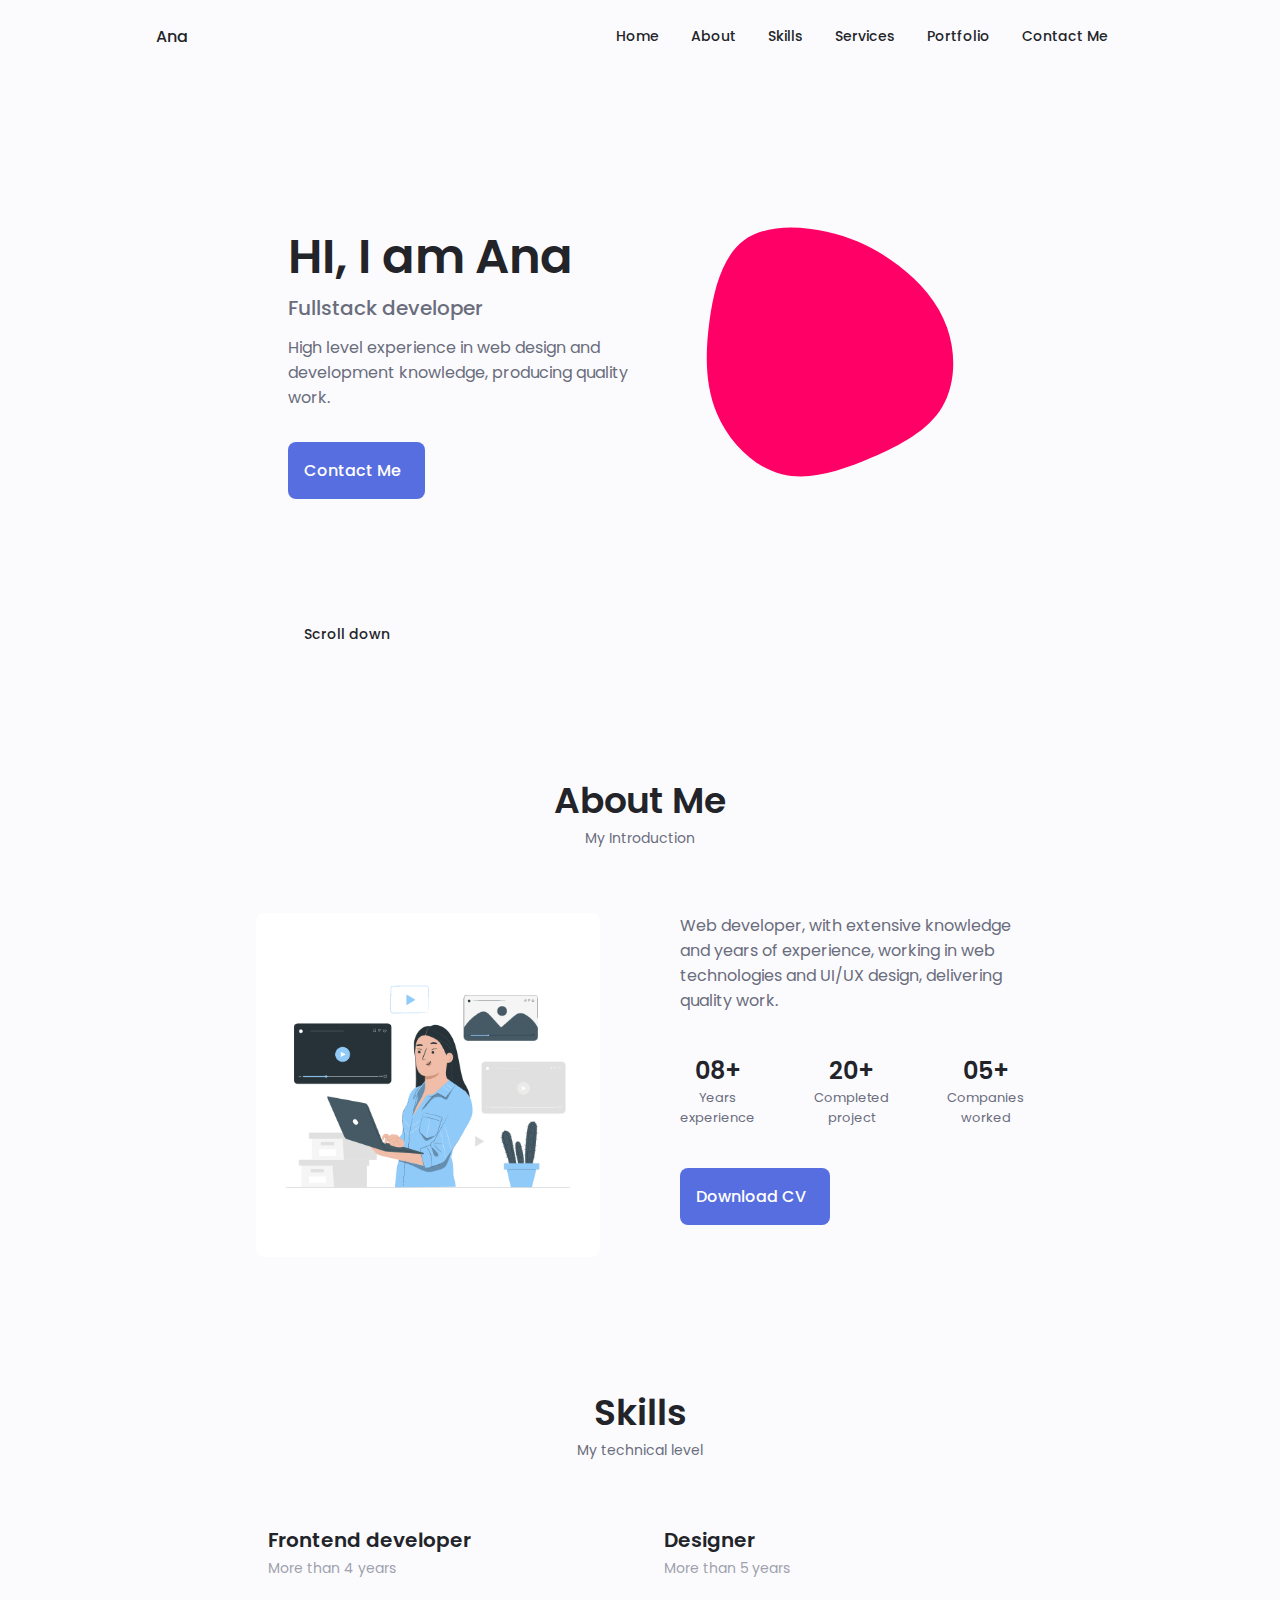
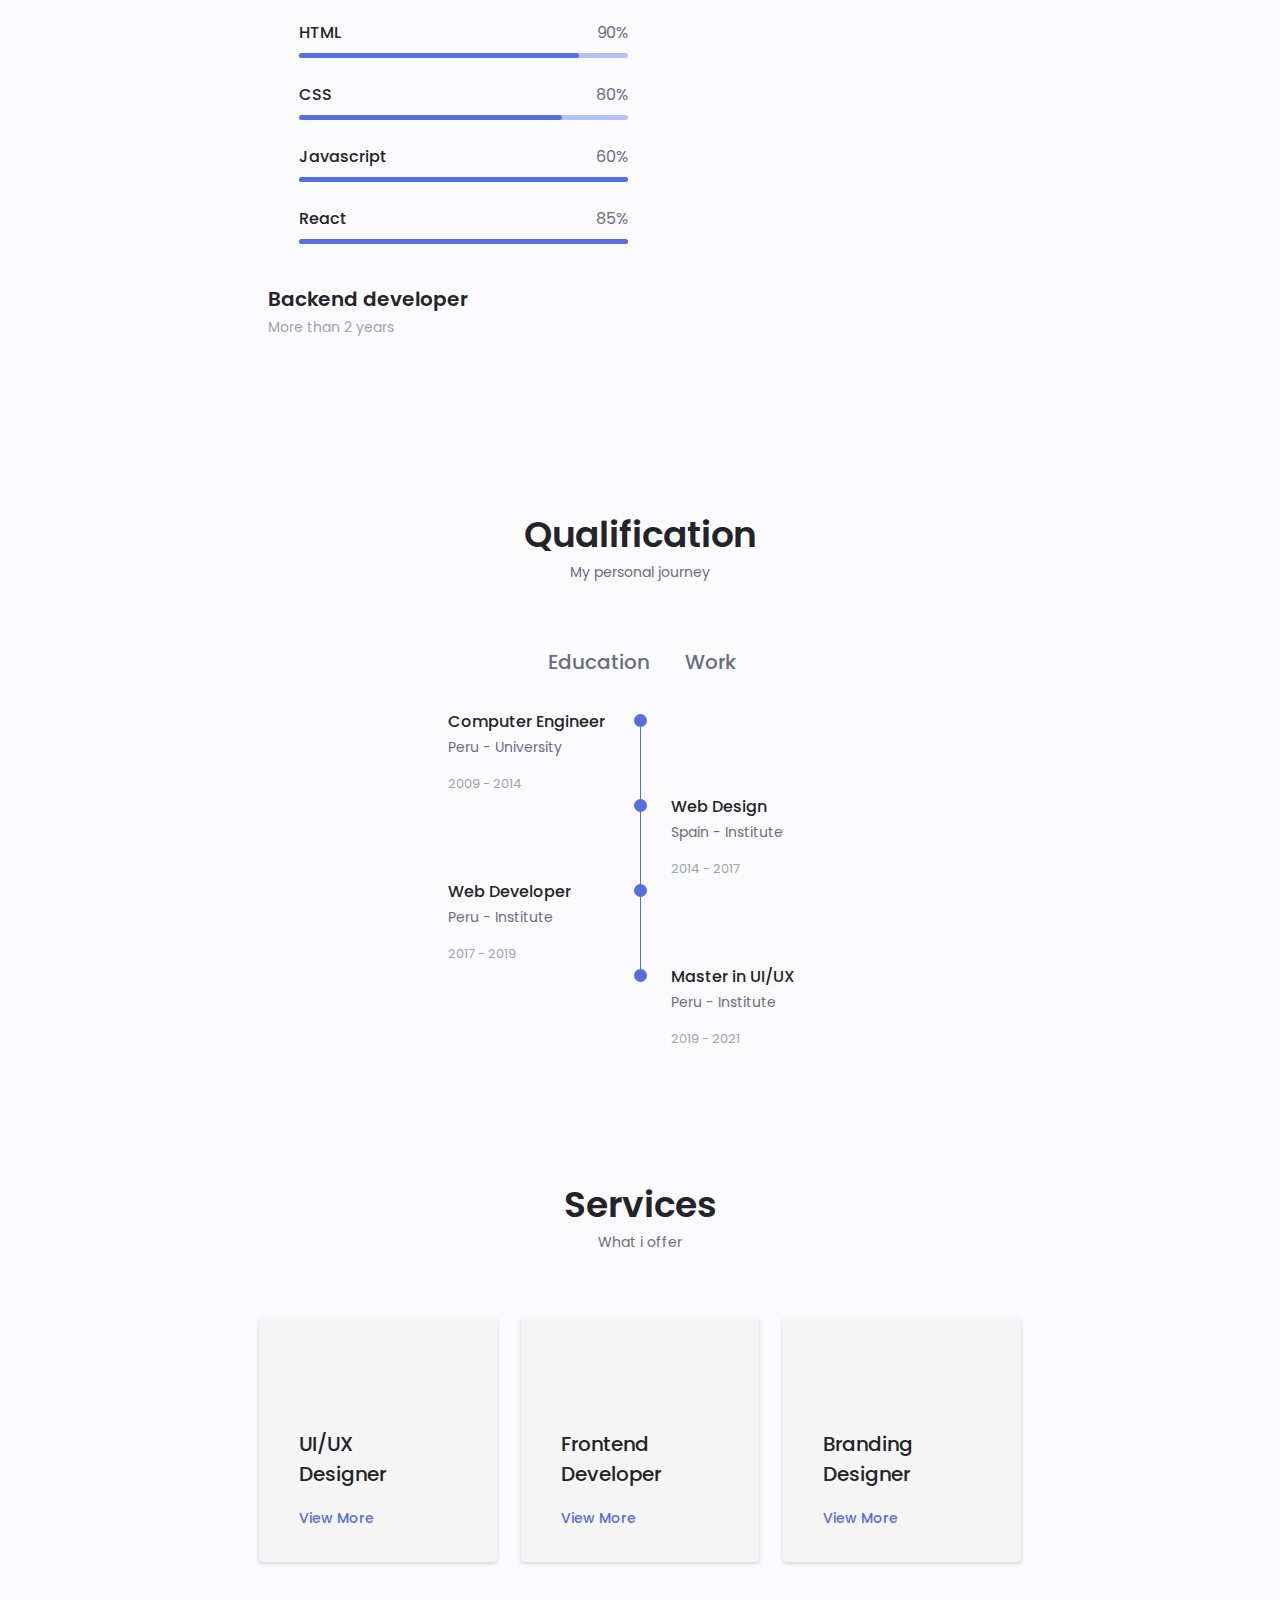
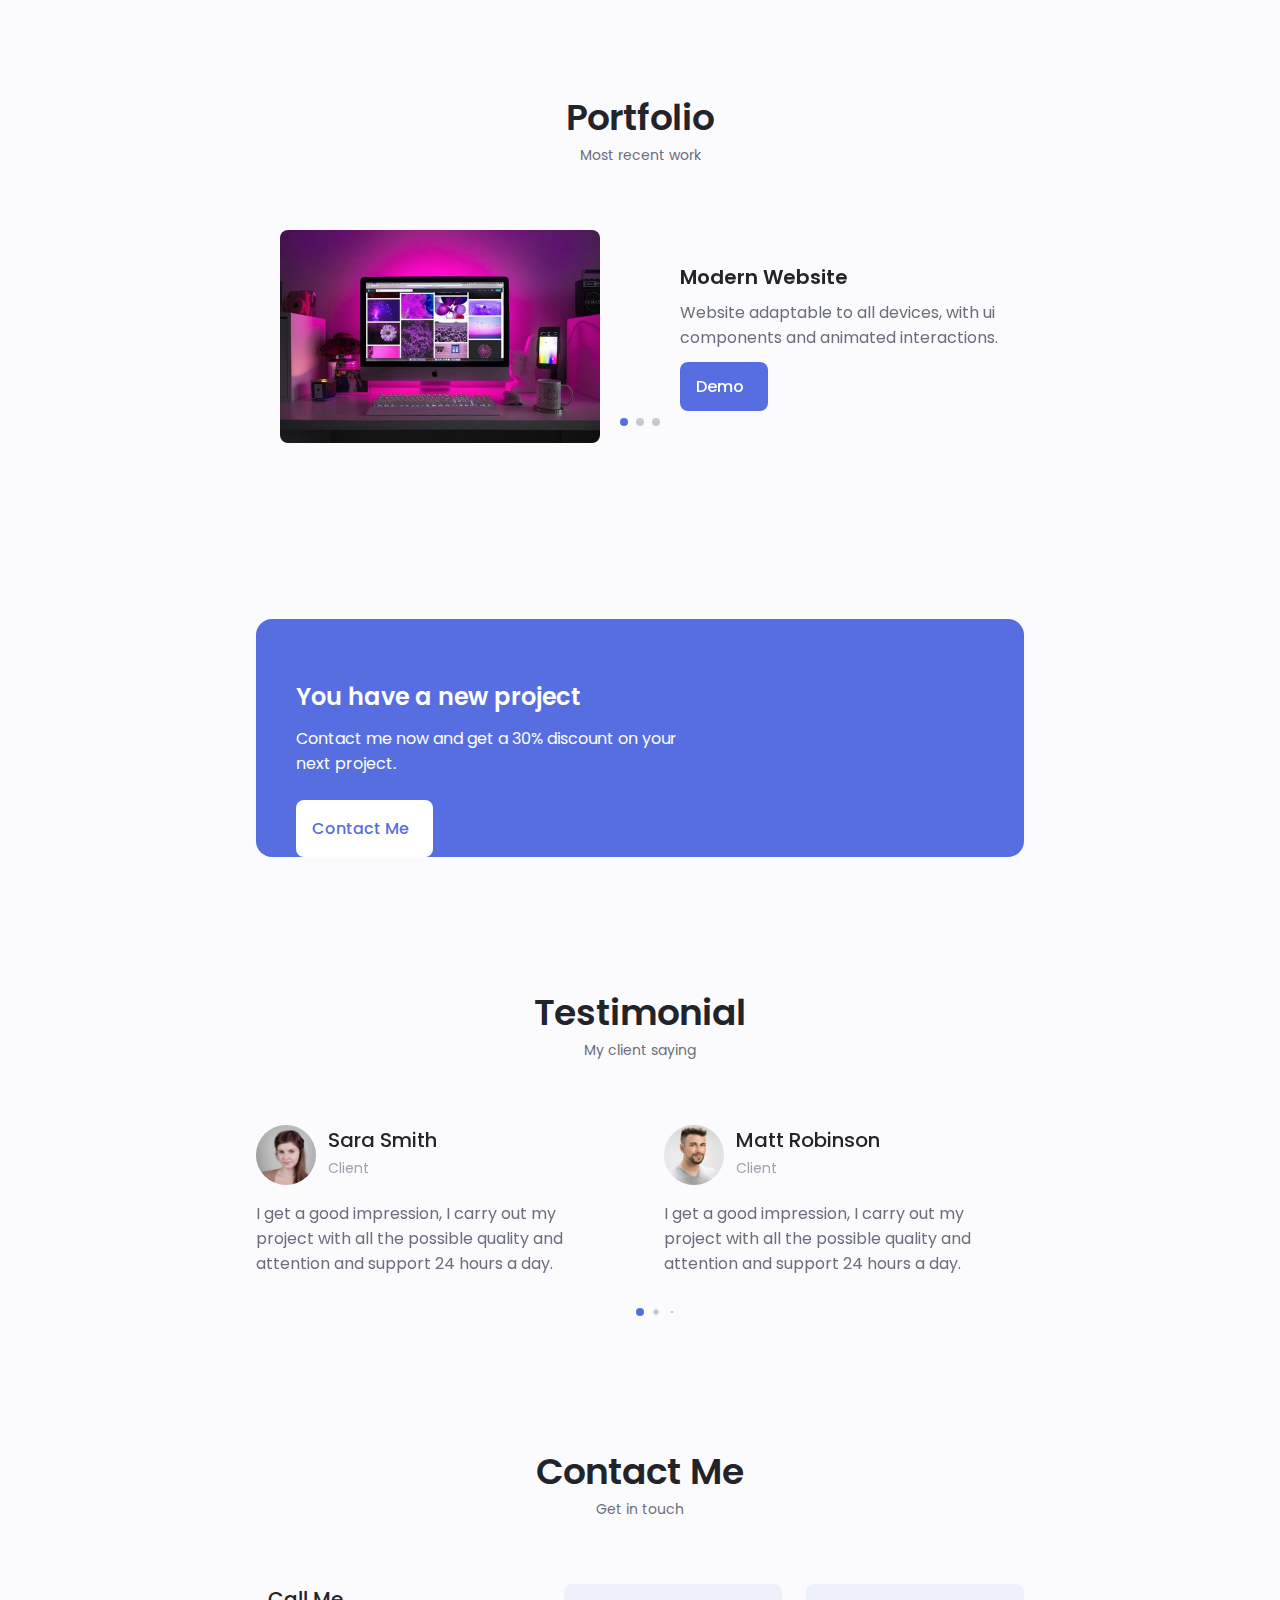
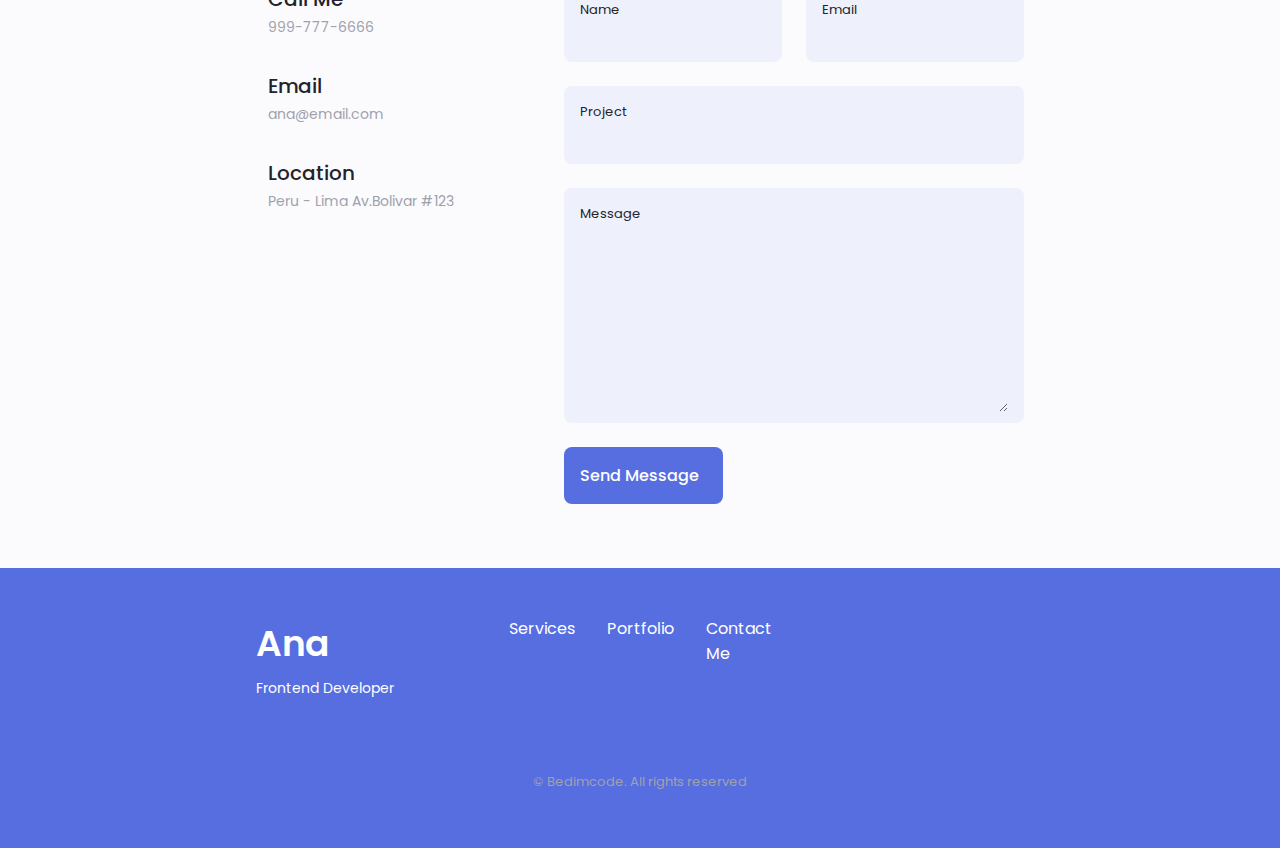
==== commit 8ad1e360: "Add files via upload" ====
--- a/index.html
+++ b/index.html
@@ -169,48 +169,48 @@
                             </div>
 
                             <i class="uil uil-angle-down skills__arrow"></i>
-<!-- 
-                            <div class="skills__list grid">
-                                <div class="skills__data">
-                                    <div class="skills__titles">
-                                        <h3 class="skills__name">HTML</h3>
-                                        <span class="skills__number">90%</span>
-                                    </div>
-                                    <div class="skills__bar">
-                                        <span class="skills__percentage skills__html"></span>
-                                    </div>
-                                </div>
-
-                                <div class="skills__data">
-                                    <div class="skills__titles">
-                                        <h3 class="skills__name">CSS</h3>
-                                        <span class="skills__number">80%</span>
-                                    </div>
-                                    <div class="skills__bar">
-                                        <span class="skills__percentage skills__css"></span>
-                                    </div>
-                                </div>
-
-                                <div class="skills__data">
-                                    <div class="skills__titles">
-                                        <h3 class="skills__name">Javascript</h3>
-                                        <span class="skills__number">60%</span>
-                                    </div>
-                                    <div class="skills__bar">
-                                        <span class="skills__percentage skills__js"></span>
-                                    </div>
-                                </div>
-
-                                <div class="skills__data">
-                                    <div class="skills__titles">
-                                        <h3 class="skills__name">React</h3>
-                                        <span class="skills__number">85%</span>
-                                    </div>
-                                    <div class="skills__bar">
-                                        <span class="skills__percentage skills__react"></span>
-                                    </div>
-                                </div>
-                            </div> -->
+                        </div>
+
+                        <div class="skills__list grid">
+                            <div class="skills__data">
+                                <div class="skills__titles">
+                                    <h3 class="skills__name">HTML</h3>
+                                    <span class="skills__number">90%</span>
+                                </div>
+                                <div class="skills__bar">
+                                    <span class="skills__percentage skills__html"></span>
+                                </div>
+                            </div>
+
+                            <div class="skills__data">
+                                <div class="skills__titles">
+                                    <h3 class="skills__name">CSS</h3>
+                                    <span class="skills__number">80%</span>
+                                </div>
+                                <div class="skills__bar">
+                                    <span class="skills__percentage skills__css"></span>
+                                </div>
+                            </div>
+
+                            <div class="skills__data">
+                                <div class="skills__titles">
+                                    <h3 class="skills__name">Javascript</h3>
+                                    <span class="skills__number">60%</span>
+                                </div>
+                                <div class="skills__bar">
+                                    <span class="skills__percentage skills__js"></span>
+                                </div>
+                            </div>
+
+                            <div class="skills__data">
+                                <div class="skills__titles">
+                                    <h3 class="skills__name">React</h3>
+                                    <span class="skills__number">85%</span>
+                                </div>
+                                <div class="skills__bar">
+                                    <span class="skills__percentage skills__react"></span>
+                                </div>
+                            </div>
                         </div>
                     </div>
 
@@ -225,49 +225,49 @@
                             </div>
 
                             <i class="uil uil-angle-down skills__arrow"></i>
-
-                            <!-- <div class="skills__list grid">
-                                <div class="skills__data">
-                                    <div class="skills__titles">
-                                        <h3 class="skills__name">PHP</h3>
-                                        <span class="skills__number">80%</span>
-                                    </div>
-                                    <div class="skills__bar">
-                                        <span class="skills__percentage skills__php"></span>
-                                    </div>
-                                </div>
-
-                                <div class="skills__data">
-                                    <div class="skills__titles">
-                                        <h3 class="skills__name">Node JS</h3>
-                                        <span class="skills__number">70%</span>
-                                    </div>
-                                    <div class="skills__bar">
-                                        <span class="skills__percentage skills__node"></span>
-                                    </div>
-                                </div>
-
-                                <div class="skills__data">
-                                    <div class="skills__titles">
-                                        <h3 class="skills__name">Firebase</h3>
-                                        <span class="skills__number">90%</span>
-                                    </div>
-                                    <div class="skills__bar">
-                                        <span class="skills__percentage skills__firebase"></span>
-                                    </div>
-                                </div>
-
-                                <div class="skills__data">
-                                    <div class="skills__titles">
-                                        <h3 class="skills__name">Python</h3>
-                                        <span class="skills__number">55%</span>
-                                    </div>
-                                    <div class="skills__bar">
-                                        <span class="skills__percentage skills__python"></span>
-                                    </div>
-                                </div>
-                            </div> -->
-                        </div>
+                        </div>
+
+                        <div class="skills__list grid">
+                            <div class="skills__data">
+                                <div class="skills__titles">
+                                    <h3 class="skills__name">PHP</h3>
+                                    <span class="skills__number">80%</span>
+                                </div>
+                                <div class="skills__bar">
+                                    <span class="skills__percentage skills__php"></span>
+                                </div>
+                            </div>
+
+                            <div class="skills__data">
+                                <div class="skills__titles">
+                                    <h3 class="skills__name">Node JS</h3>
+                                    <span class="skills__number">70%</span>
+                                </div>
+                                <div class="skills__bar">
+                                    <span class="skills__percentage skills__node"></span>
+                                </div>
+                            </div>
+
+                            <div class="skills__data">
+                                <div class="skills__titles">
+                                    <h3 class="skills__name">Firebase</h3>
+                                    <span class="skills__number">90%</span>
+                                </div>
+                                <div class="skills__bar">
+                                    <span class="skills__percentage skills__firebase"></span>
+                                </div>
+                            </div>
+
+                            <div class="skills__data">
+                                <div class="skills__titles">
+                                    <h3 class="skills__name">Python</h3>
+                                    <span class="skills__number">55%</span>
+                                </div>
+                                <div class="skills__bar">
+                                    <span class="skills__percentage skills__python"></span>
+                                </div>
+                            </div>
+                        </div>   
                     </div>
                 </div>
 
@@ -283,39 +283,39 @@
                             </div>
 
                             <i class="uil uil-angle-down skills__arrow"></i>
-
-                            <!-- <div class="skills__list grid">
-                                <div class="skills__data">
-                                    <div class="skills__titles">
-                                        <h3 class="skills__name">Figma</h3>
-                                        <span class="skills__number">90%</span>
-                                    </div>
-                                    <div class="skills__bar">
-                                        <span class="skills__percentage skills__figma"></span>
-                                    </div>
-                                </div>
-
-                                <div class="skills__data">
-                                    <div class="skills__titles">
-                                        <h3 class="skills__name">Sketch</h3>
-                                        <span class="skills__number">85%</span>
-                                    </div>
-                                    <div class="skills__bar">
-                                        <span class="skills__percentage skills__sketch"></span>
-                                    </div>
-                                </div>
-
-                                <div class="skills__data">
-                                    <div class="skills__titles">
-                                        <h3 class="skills__name">Photoshop</h3>
-                                        <span class="skills__number">85%</span>
-                                    </div>
-                                    <div class="skills__bar">
-                                        <span class="skills__percentage skills__photoshop"></span>
-                                    </div>
-                                </div>
-                            </div> -->
-                        </div>
+                        </div>
+
+                        <div class="skills__list grid">
+                            <div class="skills__data">
+                                <div class="skills__titles">
+                                    <h3 class="skills__name">Figma</h3>
+                                    <span class="skills__number">90%</span>
+                                </div>
+                                <div class="skills__bar">
+                                    <span class="skills__percentage skills__figma"></span>
+                                </div>
+                            </div>
+
+                            <div class="skills__data">
+                                <div class="skills__titles">
+                                    <h3 class="skills__name">Sketch</h3>
+                                    <span class="skills__number">85%</span>
+                                </div>
+                                <div class="skills__bar">
+                                    <span class="skills__percentage skills__sketch"></span>
+                                </div>
+                            </div>
+
+                            <div class="skills__data">
+                                <div class="skills__titles">
+                                    <h3 class="skills__name">Photoshop</h3>
+                                    <span class="skills__number">85%</span>
+                                </div>
+                                <div class="skills__bar">
+                                    <span class="skills__percentage skills__photoshop"></span>
+                                </div>
+                                </div>
+                            </div>
                     </div>
                 </div>
             </div>
--- a/assets/css/styles.css
+++ b/assets/css/styles.css
@@ -630,7 +630,7 @@
     display: block;
 }
 
-.qualification__button.qualification__active{
+.qualification__button .qualification__active{
     color: var(--first-color);
 }
 
@@ -1132,7 +1132,6 @@
     .section{
         padding: 6rem 0 2rem;
     }
-
     .section__subtitle{
         margin-bottom: 4rem;
     }
@@ -1141,7 +1140,6 @@
         top: 0;
         bottom: initial;
     }
-
     .header,
     .main,
     .footer__container{
@@ -1152,13 +1150,163 @@
         height: calc(var(--header-height) + 1.5rem);
         column-gap: 1rem;
     }
-
     .nav__icon,
     .nav__close,
     .nav__toggle{
         display: none;
     }
-}
-
-
-/* LARGE */+    .nav__list{
+        display: flex;
+        column-gap: 2rem;
+    }
+    .nav__menu{
+        margin-left: auto;
+    }
+
+    .change-theme{
+        margin: 0;
+    }
+
+    .home__container{
+        row-gap: 5rem;
+    }
+
+    .home__content{
+        padding-top: 5.5rem;
+        column-gap: 2rem;
+    }
+    .home__blob{
+        width: 270px;
+    }
+    .home__scroll{
+        display: block;
+    }
+    .home__scroll-button{
+        margin-left: 3rem;
+    }
+
+    .about__container{
+        column-gap: 5rem;
+    }
+
+    .about__img{
+        width: 350px;
+    }
+    .about__description{
+        text-align: initial;
+    }
+    .about__info{
+        justify-content: space-between;
+    }
+    .about__buttons{
+        justify-content: initial;
+    }
+
+    .qualification__tabs{
+        justify-content: center;
+    }
+    .qualification__button{
+        margin: 0 var(--mb-1);
+    }
+    .qualification__sections{
+        grid-template-columns: .5fr;
+    }
+
+    .services__container{
+        grid-template-columns: repeat(3, 218px);
+        justify-content: center;
+    }
+    .services__icon{
+        font-size: 2rem;
+    }
+    .services__content{
+        padding: 6rem 0 2rem 2.5rem;
+    }
+    .services__modal-content{
+        width: 450px;
+    }
+
+    .portfolio__img{
+        width: 320px;
+    }
+    .portfolio__content{
+        align-items: center;
+    }
+
+    .project{
+        text-align: initial;
+    }
+    .project__bg{
+        background: none;
+    }
+    .project__container{
+        background-color: var(--first-color-second);
+        border-radius: 1rem;
+        padding: 3rem 2.5rem 0;
+        grid-template-columns: 1fr max-content;
+        column-gap: 3rem;
+    }
+    .project__data{
+        padding-top: .8rem;
+    }
+
+    .footer__container{
+        grid-template-columns: repeat(3, 1fr);
+    }
+    .footer__bg{
+        padding: 3rem 0 3.5rem;
+    }
+    .footer__links{
+        flex-direction: row;
+        column-gap: 2rem;
+    }
+    .footer__socials{
+        justify-self: flex-end;
+    }
+    .footer__copy{
+        margin-top: 4.5rem;
+    }
+}
+
+
+/* LARGE */
+@media screen and (min-width: 1024px) {
+    .header,
+    .main,
+    .footer__container{
+        padding: 0;
+    }
+    .home__blob{
+        width: 320px;
+    }
+    .home__social{
+        transform: translateX(-6rem);
+    }
+
+    .services__container{
+        grid-template-columns: repeat(3, 238px);
+    }
+
+    .portfolio__content{
+        column-gap: 5rem;
+    }
+    .swiper-portfolio-icon{
+        font-size: 3.5rem;
+    }
+    .swiper-button-prev{
+        left: -3.5rem;
+    }
+    .swiper-button-next{
+        right: -3.5rem;
+    }
+    .swiper-container-horizontal > .swiper-pagination-bullets{
+        bottom: -4.5rem;
+    }
+
+    .contact__form{
+        width: 460px;
+    }
+    .contact__inputs{
+        grid-template-columns: repeat(2, 1fr);
+    }
+}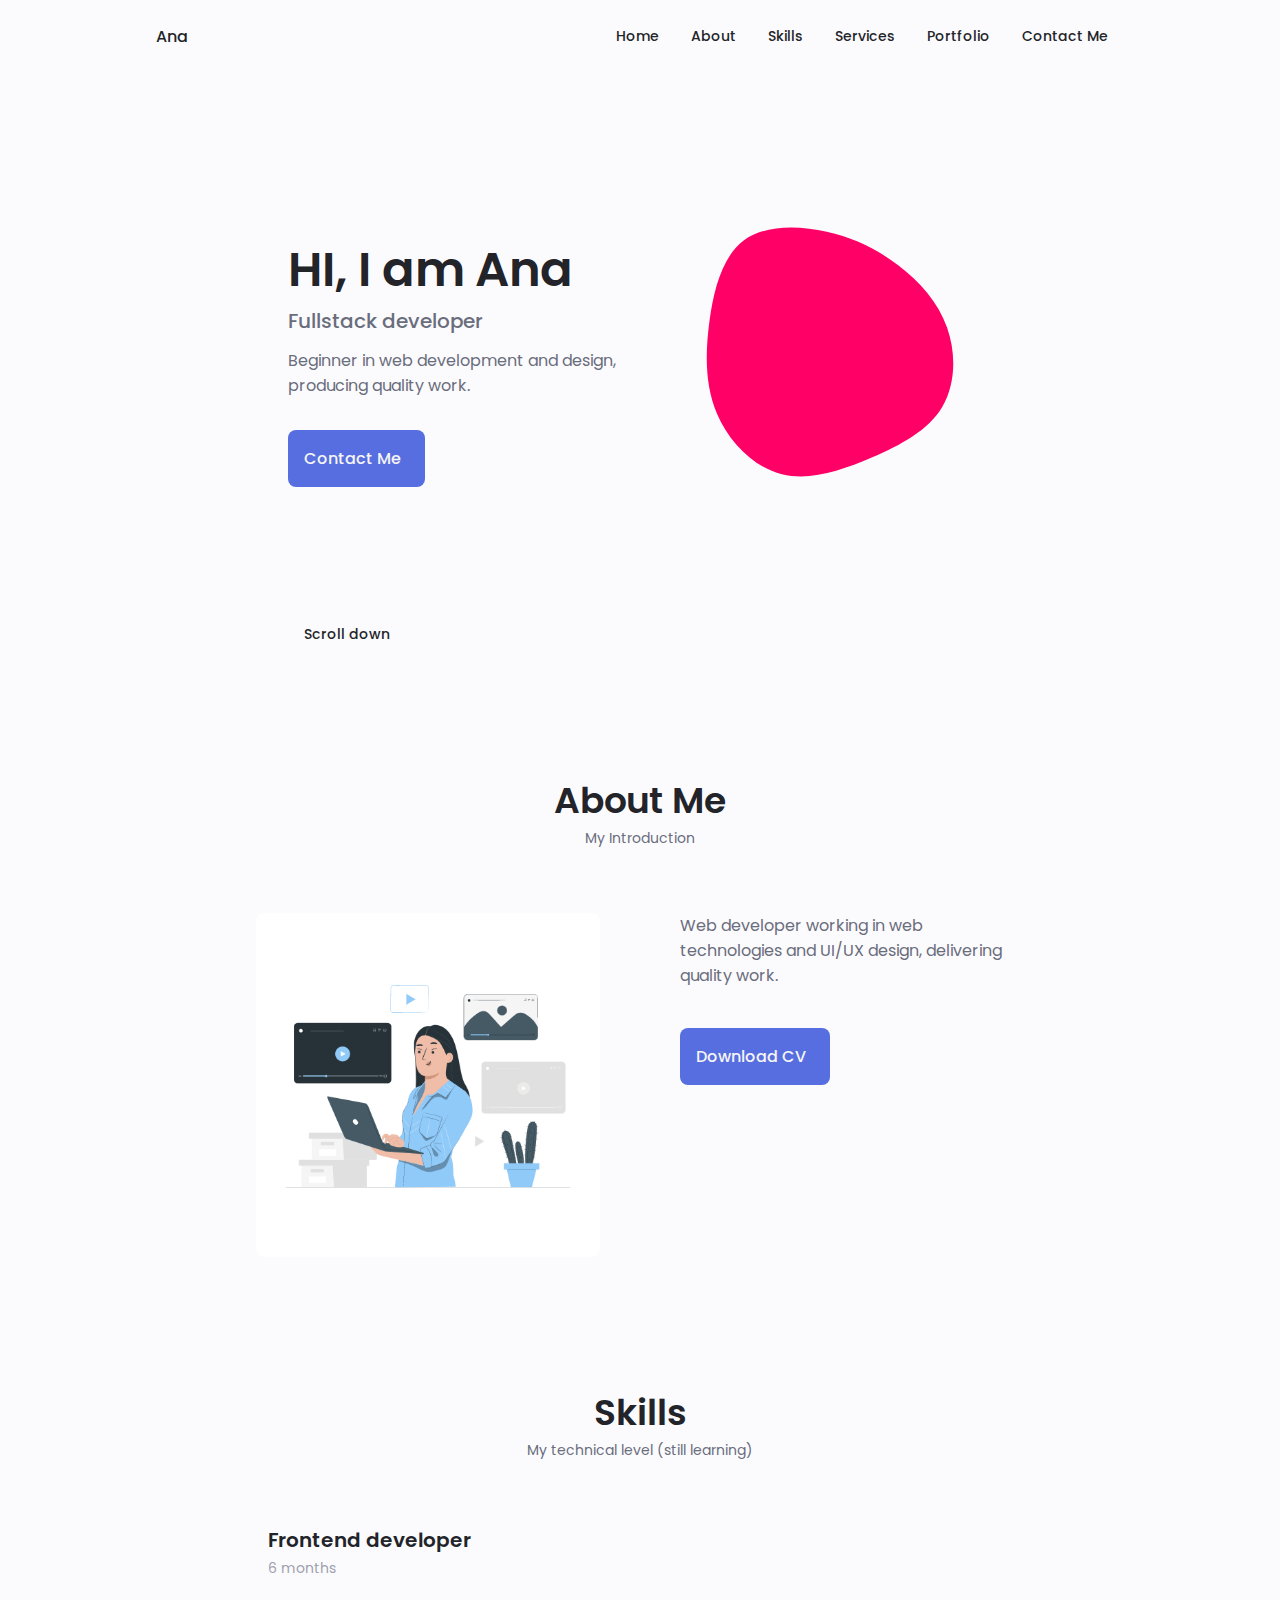
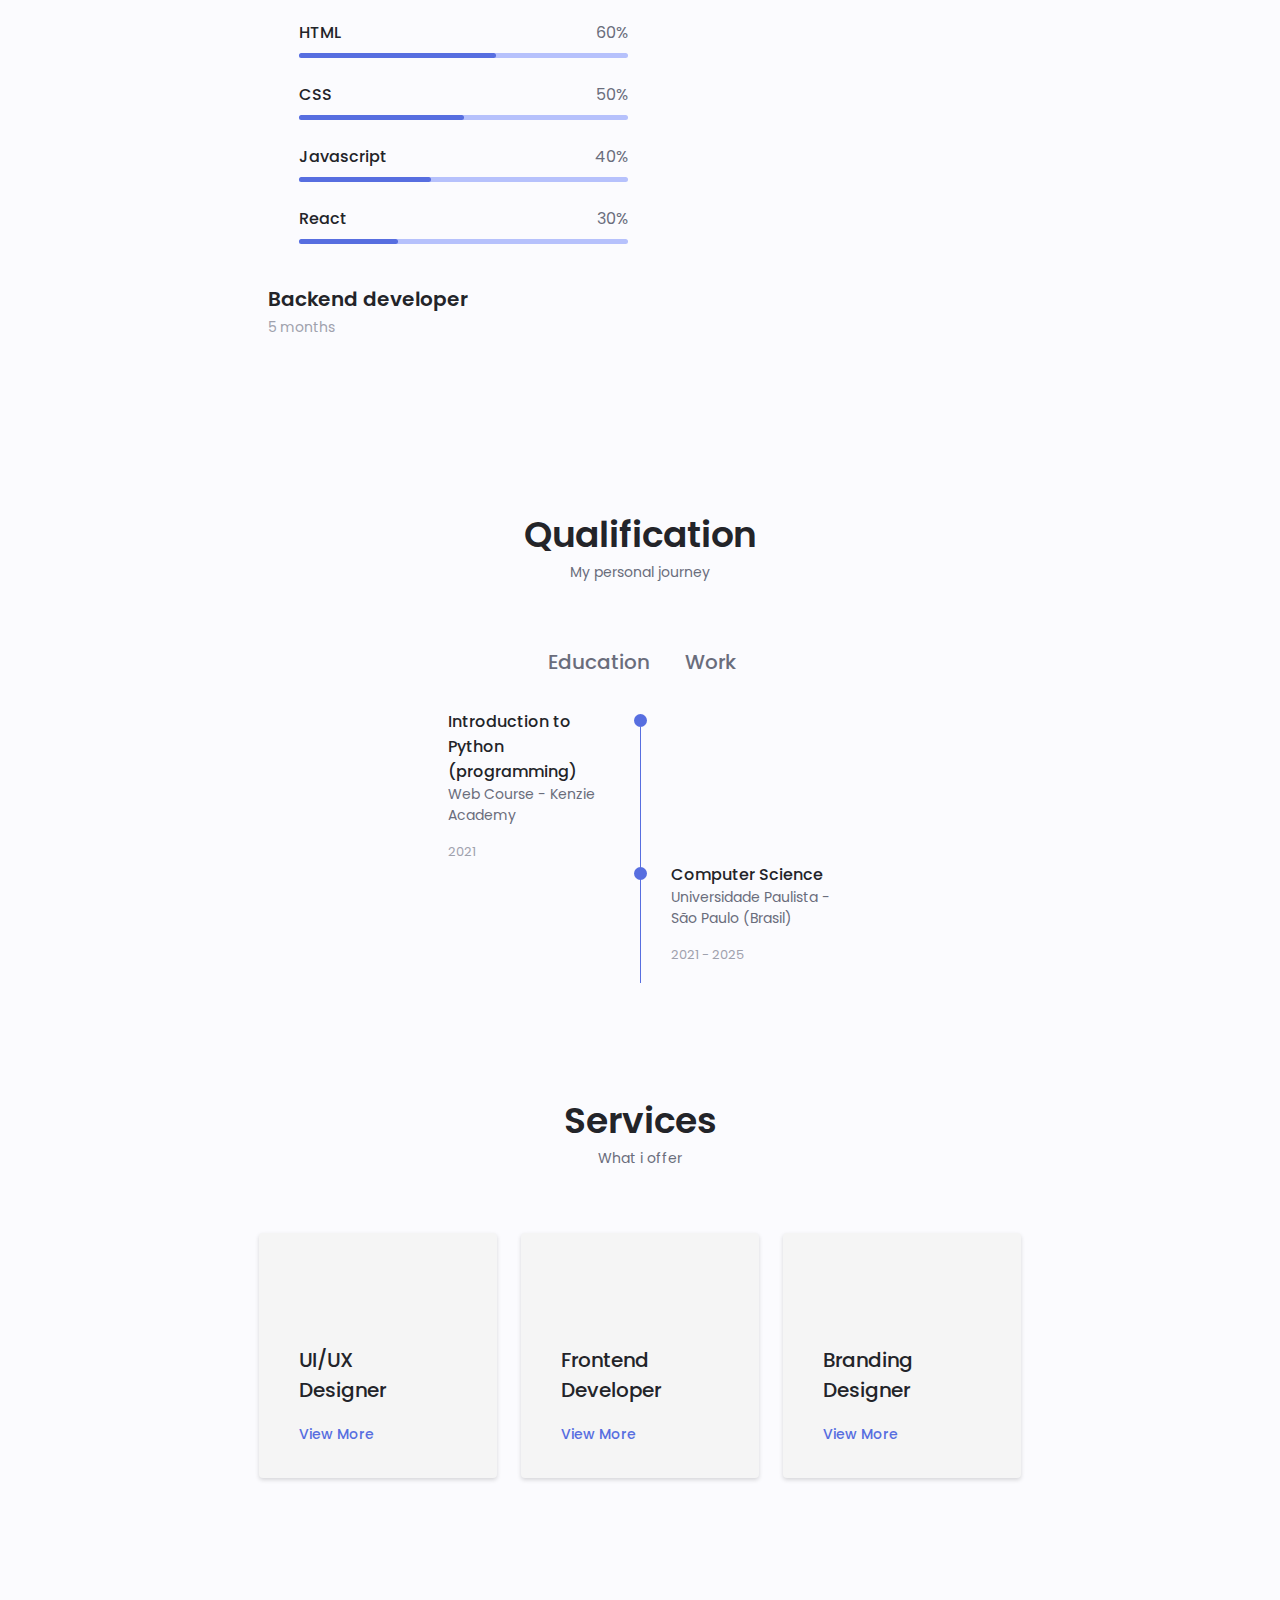
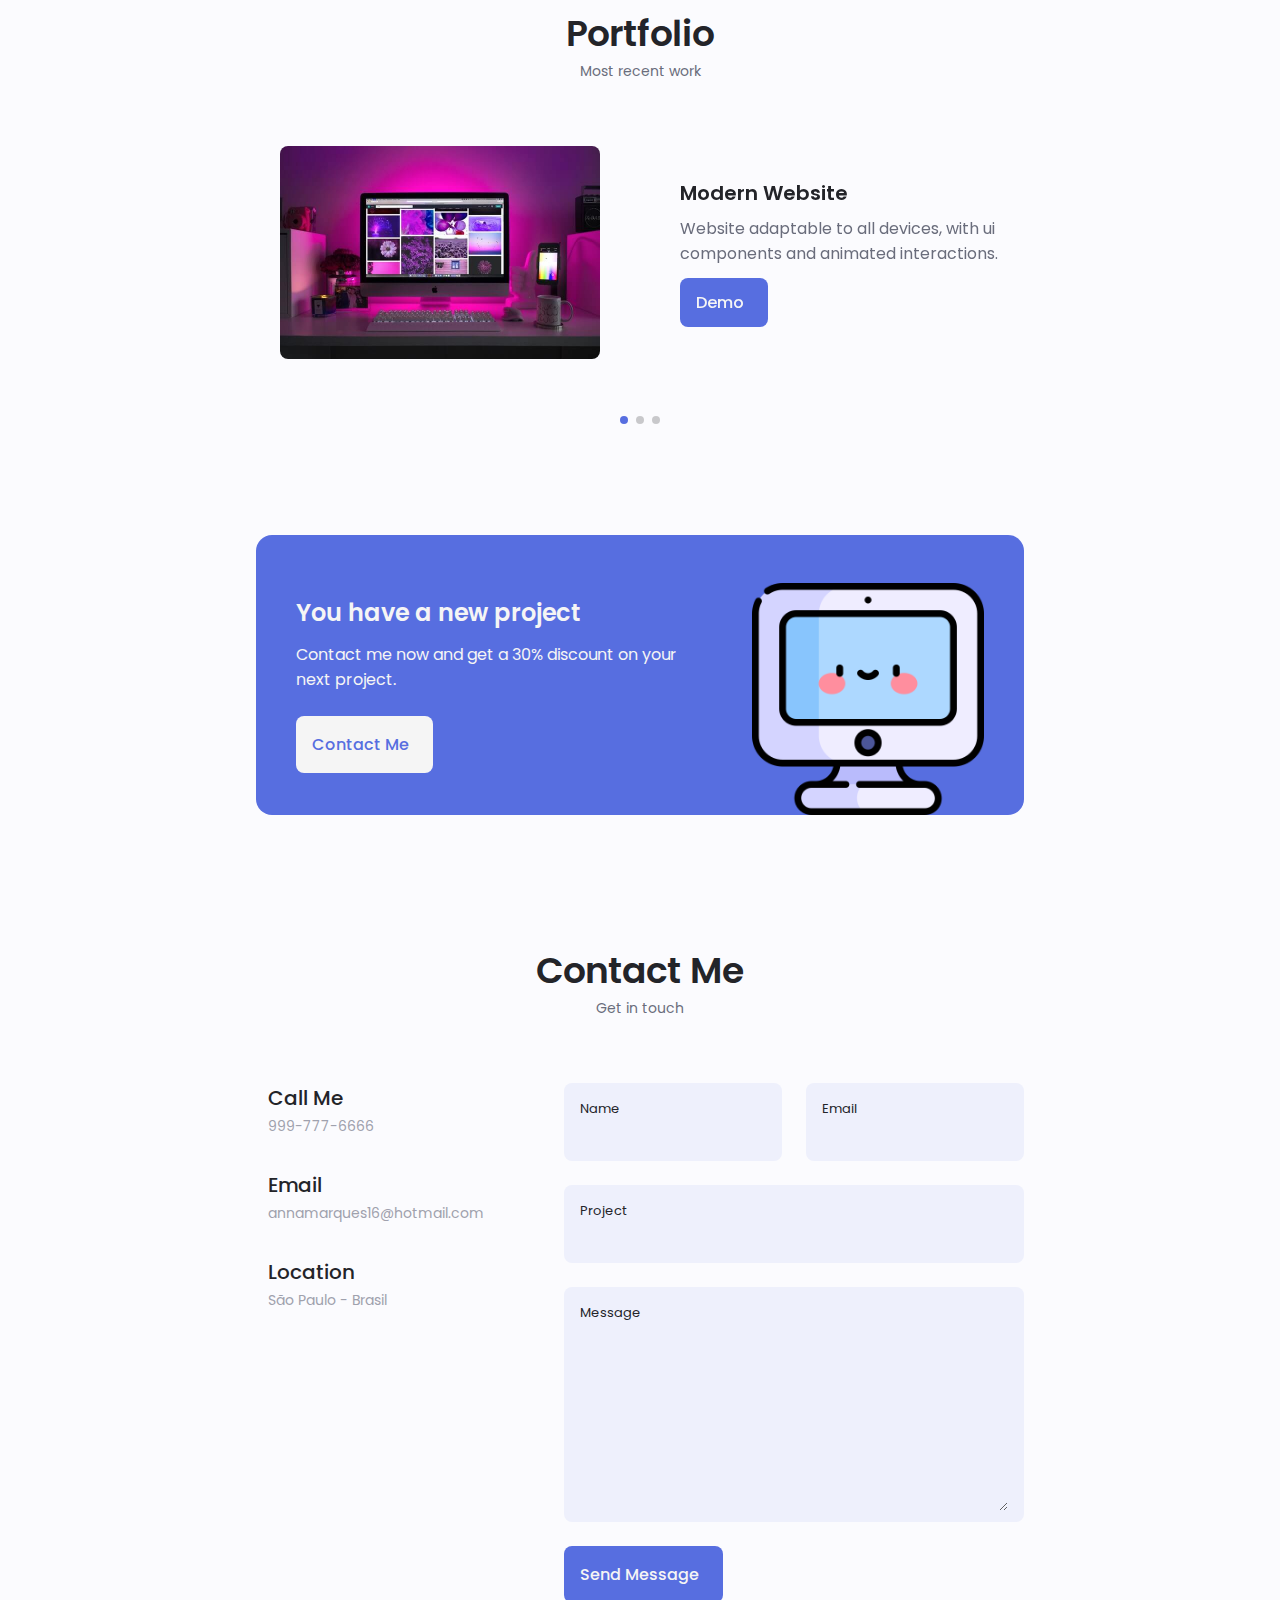
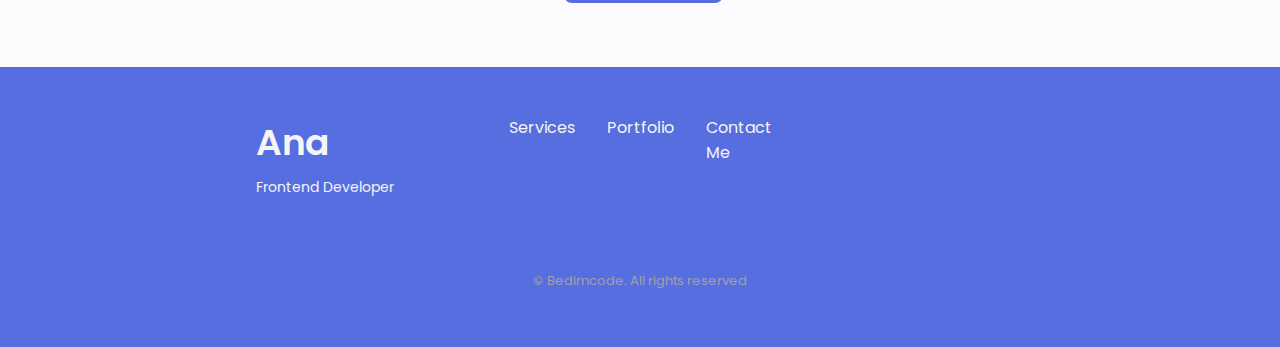
==== commit 05d5f12a: "Add files via upload" ====
--- a/index.html
+++ b/index.html
@@ -97,8 +97,7 @@
                     <div class="home__data">
                         <h1 class="home__title">HI, I am Ana</h1>
                         <h3 class="home__subtitle">Fullstack developer</h3>
-                        <p class="home__description">High level experience in web design and development 
-                            knowledge, producing quality work.</p>
+                        <p class="home__description">Beginner in web development and design, producing quality work.</p>
                         <a href="#contact" class="button button--flex">
                             Contact Me <i class="uil uil-message button__icon"></i>
                         </a>
@@ -123,17 +122,16 @@
                 <img src="assets/img/imagem.gif" alt="" class="about__img"> <!--no original: src="assets/img/about.jpg" -->
 
                 <div class="about__data">
-                    <p class="about__description">Web developer, with extensive knowledge and years of 
-                        experience, working in web technologies and UI/UX design, delivering quality work.</p>
-
-                    <div class="about__info">
+                    <p class="about__description">Web developer working in web technologies and UI/UX design, delivering quality work.</p>
+
+                    <!-- <div class="about__info">
                         <div>
-                            <span class="about__info-title">08+</span>
-                            <span class="about__info-name">Years <br> experience</span>
+                            <span class="about__info-title">02+</span>
+                            <span class="about__info-name">Year <br> experience</span>
                         </div>
 
                         <div>
-                            <span class="about__info-title">20+</span>
+                            <span class="about__info-title">03+</span>
                             <span class="about__info-name">Completed <br> project</span>
                         </div>
 
@@ -141,7 +139,7 @@
                             <span class="about__info-title">05+</span>
                             <span class="about__info-name">Companies <br> worked</span>
                         </div>
-                    </div>
+                    </div> -->
 
                     <div class="about__buttons">
                         <a download="" href="assets/pdf/Ana-Karoliny(CV).pdf" class="button button--flex">
@@ -154,7 +152,7 @@
 
         <section class="skills section" id="skills">
             <h2 class="section__title">Skills</h2>
-            <span class="section__subtitle">My technical level</span>
+            <span class="section__subtitle">My technical level (still learning)</span>
 
             <div class="skills__container container grid">
                 <div>
@@ -165,7 +163,7 @@
 
                             <div>
                                 <h1 class="skills__title">Frontend developer</h1>
-                                <span class="skills__subtitle">More than 4 years</span>
+                                <span class="skills__subtitle">6 months</span>
                             </div>
 
                             <i class="uil uil-angle-down skills__arrow"></i>
@@ -175,7 +173,7 @@
                             <div class="skills__data">
                                 <div class="skills__titles">
                                     <h3 class="skills__name">HTML</h3>
-                                    <span class="skills__number">90%</span>
+                                    <span class="skills__number">60%</span>
                                 </div>
                                 <div class="skills__bar">
                                     <span class="skills__percentage skills__html"></span>
@@ -185,7 +183,7 @@
                             <div class="skills__data">
                                 <div class="skills__titles">
                                     <h3 class="skills__name">CSS</h3>
-                                    <span class="skills__number">80%</span>
+                                    <span class="skills__number">50%</span>
                                 </div>
                                 <div class="skills__bar">
                                     <span class="skills__percentage skills__css"></span>
@@ -195,7 +193,7 @@
                             <div class="skills__data">
                                 <div class="skills__titles">
                                     <h3 class="skills__name">Javascript</h3>
-                                    <span class="skills__number">60%</span>
+                                    <span class="skills__number">40%</span>
                                 </div>
                                 <div class="skills__bar">
                                     <span class="skills__percentage skills__js"></span>
@@ -205,7 +203,7 @@
                             <div class="skills__data">
                                 <div class="skills__titles">
                                     <h3 class="skills__name">React</h3>
-                                    <span class="skills__number">85%</span>
+                                    <span class="skills__number">30%</span>
                                 </div>
                                 <div class="skills__bar">
                                     <span class="skills__percentage skills__react"></span>
@@ -221,7 +219,7 @@
 
                             <div>
                                 <h1 class="skills__title">Backend developer</h1>
-                                <span class="skills__subtitle">More than 2 years</span>
+                                <span class="skills__subtitle">5 months</span>
                             </div>
 
                             <i class="uil uil-angle-down skills__arrow"></i>
@@ -231,14 +229,14 @@
                             <div class="skills__data">
                                 <div class="skills__titles">
                                     <h3 class="skills__name">PHP</h3>
-                                    <span class="skills__number">80%</span>
+                                    <span class="skills__number">50%</span>
                                 </div>
                                 <div class="skills__bar">
                                     <span class="skills__percentage skills__php"></span>
                                 </div>
                             </div>
 
-                            <div class="skills__data">
+                            <!-- <div class="skills__data">
                                 <div class="skills__titles">
                                     <h3 class="skills__name">Node JS</h3>
                                     <span class="skills__number">70%</span>
@@ -246,22 +244,22 @@
                                 <div class="skills__bar">
                                     <span class="skills__percentage skills__node"></span>
                                 </div>
-                            </div>
-
-                            <div class="skills__data">
-                                <div class="skills__titles">
-                                    <h3 class="skills__name">Firebase</h3>
-                                    <span class="skills__number">90%</span>
-                                </div>
-                                <div class="skills__bar">
-                                    <span class="skills__percentage skills__firebase"></span>
+                            </div> -->
+
+                            <div class="skills__data">
+                                <div class="skills__titles">
+                                    <h3 class="skills__name">SQL</h3>
+                                    <span class="skills__number">60%</span>
+                                </div>
+                                <div class="skills__bar">
+                                    <span class="skills__percentage skills__sql"></span>
                                 </div>
                             </div>
 
                             <div class="skills__data">
                                 <div class="skills__titles">
                                     <h3 class="skills__name">Python</h3>
-                                    <span class="skills__number">55%</span>
+                                    <span class="skills__number">40%</span>
                                 </div>
                                 <div class="skills__bar">
                                     <span class="skills__percentage skills__python"></span>
@@ -273,7 +271,7 @@
 
                 <div>
                     <!-- skills 3-->
-                    <div class="skills__content skills__close">
+                    <!-- <div class="skills__content skills__close">
                         <div class="skills__header">
                             <i class="uil uil-swatchbook skills__icon"></i>
 
@@ -316,7 +314,7 @@
                                 </div>
                                 </div>
                             </div>
-                    </div>
+                    </div> -->
                 </div>
             </div>
         </section>
@@ -344,11 +342,11 @@
                         <!-- qualification 1-->
                         <div class="qualification__data">
                             <div>
-                                <h3 class="qualification__title">Computer Engineer</h3>
-                                <span class="qualification__subtitle">Peru - University</span>
+                                <h3 class="qualification__title">Introduction to Python (programming)</h3>
+                                <span class="qualification__subtitle">Web Course - Kenzie Academy</span>
                                 <div class="qualification__calendar">
                                     <i class="uil uil-calendar-alt"></i>
-                                    2009 - 2014
+                                    2021
                                 </div>
                             </div>
 
@@ -368,17 +366,17 @@
                             </div>
 
                             <div>
-                                <h3 class="qualification__title">Web Design</h3>
-                                <span class="qualification__subtitle">Spain - Institute</span>
+                                <h3 class="qualification__title">Computer Science</h3>
+                                <span class="qualification__subtitle">Universidade Paulista - São Paulo (Brasil)</span>
                                 <div class="qualification__calendar">
                                     <i class="uil uil-calendar-alt"></i>
-                                    2014 - 2017
+                                    2021 - 2025
                                 </div>
                             </div>
                         </div>
 
                         <!-- qualification 3-->
-                        <div class="qualification__data">
+                        <!-- <div class="qualification__data">
                             <div>
                                 <h3 class="qualification__title">Web Developer</h3>
                                 <span class="qualification__subtitle">Peru - Institute</span>
@@ -392,15 +390,15 @@
                                 <span class="qualification__rounder"></span>
                                 <span class="qualification__line"></span>
                             </div>
-                        </div>
+                        </div> -->
 
                         <!-- qualification 4-->
-                        <div class="qualification__data">
+                        <!-- <div class="qualification__data">
                             <div></div>
 
                             <div>
                                 <span class="qualification__rounder"></span>
-                                <!-- <span class="qualification__line"></span> -->
+                                <span class="qualification__line"></span>
                             </div>
 
                             <div>
@@ -411,7 +409,7 @@
                                     2019 - 2021
                                 </div>
                             </div>
-                        </div>
+                        </div> -->
                     </div>
 
                     <!-- qualification content 2 -->
@@ -419,11 +417,11 @@
                         <!-- qualification 1-->
                         <div class="qualification__data">
                             <div>
-                                <h3 class="qualification__title">Software Engineer</h3>
-                                <span class="qualification__subtitle">Microsoft - Peru</span>
+                                <h3 class="qualification__title">Data Analyst (Internship)</h3>
+                                <span class="qualification__subtitle">Conselho Regional de Farmácia - São Paulo (Brasil)</span>
                                 <div class="qualification__calendar">
                                     <i class="uil uil-calendar-alt"></i>
-                                    2016 - 2018
+                                    2022 - Current
                                 </div>
                             </div>
 
@@ -443,17 +441,17 @@
                             </div>
 
                             <div>
-                                <h3 class="qualification__title">Frontend Developer</h3>
-                                <span class="qualification__subtitle">Apple Inc - Spain</span>
+                                <h3 class="qualification__title">Voluntary Work - Registration System</h3>
+                                <span class="qualification__subtitle">São Paulo - Brasil</span>
                                 <div class="qualification__calendar">
                                     <i class="uil uil-calendar-alt"></i>
-                                    2018 - 2020
+                                    2022
                                 </div>
                             </div>
                         </div>
 
                         <!-- qualification 3-->
-                        <div class="qualification__data">
+                        <!-- <div class="qualification__data">
                             <div>
                                 <h3 class="qualification__title">UI Designer</h3>
                                 <span class="qualification__subtitle">Figma - Spain</span>
@@ -464,10 +462,10 @@
                             </div>
 
                             <div>
-                                <span class="qualification__rounder"></span>
+                                <span class="qualification__rounder"></span> -->
                                 <!-- <span class="qualification__line"></span> -->
-                            </div>
-                        </div>
+                            <!-- </div>
+                        </div> -->
                     </div>
                 </div>
             </div>
@@ -677,101 +675,11 @@
                         </a>
                     </div>
 
-                    <img src="project.png" alt="" class="project__img">
+                    <img src="assets/img/monitor-logo.png" alt="" class="project__img">
                 </div>
             </div>
         </section>
 
-        <!-- testimonial -->
-        <section class="testimonial section">
-            <h2 class="section__title">Testimonial</h2>
-            <span class="section__subtitle">My client saying</span>
-
-            <div class="testimonial__container container swiper">
-                <div class="swiper-wrapper">
-                    <!-- testimonial 1 -->
-                    <div class="testimonial__content swiper-slide">
-                        <div class="testimonial__data">
-                            <div class="testimonial__header">
-                                <img src="assets/img/testimonial1.jpg" alt="" class="testimonial__img">
-
-                                <div>
-                                    <h3 class="testimonial__name">Sara Smith</h3>
-                                    <span class="testimonial__client">Client</span>
-                                </div>
-                            </div>
-
-                            <div>
-                                <i class="uil uil-star testimonial__icon-star"></i>
-                                <i class="uil uil-star testimonial__icon-star"></i>
-                                <i class="uil uil-star testimonial__icon-star"></i>
-                                <i class="uil uil-star testimonial__icon-star"></i>
-                                <i class="uil uil-star testimonial__icon-star"></i>
-                            </div>
-                        </div>
-
-                        <p class="testimonial__description">I get a good impression, I carry
-                            out my project with all the possible quality and attention and 
-                            support 24 hours a day.</p>
-                    </div>
-
-                    <!-- testimonial 2 -->
-                    <div class="testimonial__content swiper-slide">
-                        <div class="testimonial__data">
-                            <div class="testimonial__header">
-                                <img src="assets/img/testimonial2.jpg" alt="" class="testimonial__img">
-
-                                <div>
-                                    <h3 class="testimonial__name">Matt Robinson</h3>
-                                    <span class="testimonial__client">Client</span>
-                                </div>
-                            </div>
-
-                            <div>
-                                <i class="uil uil-star testimonial__icon-star"></i>
-                                <i class="uil uil-star testimonial__icon-star"></i>
-                                <i class="uil uil-star testimonial__icon-star"></i>
-                                <i class="uil uil-star testimonial__icon-star"></i>
-                                <i class="uil uil-star testimonial__icon-star"></i>
-                            </div>
-                        </div>
-
-                        <p class="testimonial__description">I get a good impression, I carry
-                            out my project with all the possible quality and attention and 
-                            support 24 hours a day.</p>
-                    </div>
-
-                    <!-- testimonial 3 -->
-                    <div class="testimonial__content swiper-slide">
-                        <div class="testimonial__data">
-                            <div class="testimonial__header">
-                                <img src="assets/img/testimonial3.jpg" alt="" class="testimonial__img">
-
-                                <div>
-                                    <h3 class="testimonial__name">Raul Harris</h3>
-                                    <span class="testimonial__client">Client</span>
-                                </div>
-                            </div>
-
-                            <div>
-                                <i class="uil uil-star testimonial__icon-star"></i>
-                                <i class="uil uil-star testimonial__icon-star"></i>
-                                <i class="uil uil-star testimonial__icon-star"></i>
-                                <i class="uil uil-star testimonial__icon-star"></i>
-                                <i class="uil uil-star testimonial__icon-star"></i>
-                            </div>
-                        </div>
-
-                        <p class="testimonial__description">I get a good impression, I carry
-                            out my project with all the possible quality and attention and 
-                            support 24 hours a day.</p>
-                    </div>
-                </div>
-
-                <!-- Add Pagination -->
-                <div class="swiper-pagination swiper-pagination-testimonial"></div>
-            </div>
-        </section>
 
         <!-- contact me -->
         <section class="contact section" id="contact">
@@ -794,7 +702,7 @@
 
                         <div>
                             <h3 class="contact__title">Email</h3>
-                            <span class="contact__subtitle">ana@email.com</span>
+                            <span class="contact__subtitle">annamarques16@hotmail.com</span>
                         </div>
                     </div>
 
@@ -803,7 +711,7 @@
 
                         <div>
                             <h3 class="contact__title">Location</h3>
-                            <span class="contact__subtitle">Peru - Lima Av.Bolivar #123</span>
+                            <span class="contact__subtitle">São Paulo - Brasil</span>
                         </div>
                     </div>
                 </div>
--- a/assets/css/styles.css
+++ b/assets/css/styles.css
@@ -359,7 +359,7 @@
 .button{
     display: inline-block;
     background-color: var(--first-color);
-    color: #FFF;
+    color: #F5F5F5;
     padding: 1rem;
     border-radius: .5rem;
     font-weight: var(--font-medium);
@@ -376,12 +376,12 @@
 }
 
 .button--white{
-    background-color: #FFF;
+    background-color: #F5F5F5;
     color: var(--first-color);
 }
 
 .button--white:hover{
-    background-color: #FFF;
+    background-color: var(--first-color-lighter);
 }
 
 .button--flex{
@@ -512,29 +512,29 @@
 }
 
 .skills__html{
-    width: 90%;
+    width: 60%;
 }
 .skills__css{
-    width: 80%;
-}
-.skills__html{
-    width: 60%;
-}
-.skills__html{
-    width: 85%;
+    width: 50%;
+}
+.skills__js{
+    width: 40%;
+}
+.skills__react{
+    width: 30%;
 }
 
 .skills__php{
-    width: 80%;
+    width: 50%;
 }
 .skills__node{
     width: 70%;
 }
-.skills__firebase{
-    width: 90%;
+.skills__sql{
+    width: 60%;
 }
 .skills__python{
-    width: 55%;
+    width: 40%;
 }
 
 .skills__figma{
@@ -782,7 +782,7 @@
     right: -.5rem;
 }
 
-.swiper-container-horizontal > .swiper-pagination-bullets{
+.swiper-horizontal > .swiper-pagination-bullets{
     bottom: -2.5rem;
 }
 
@@ -818,7 +818,7 @@
 
 .project__title,
 .project__description{
-    color: #FFF;
+    color: #F5F5F5;
 }
 
 .project__img{
@@ -971,7 +971,7 @@
 .footer__subtitle,
 .footer__link,
 .footer__social{
-    color: #FFF;
+    color: #F5F5F5;
 }
 
 
@@ -994,7 +994,7 @@
 
 .scrollup__icon{
     font-size: 1.5rem;
-    color: #FFF;
+    color: #F5F5F5;
 }
 
 
@@ -1299,7 +1299,7 @@
     .swiper-button-next{
         right: -3.5rem;
     }
-    .swiper-container-horizontal > .swiper-pagination-bullets{
+    .swiper-horizontal > .swiper-pagination-bullets{
         bottom: -4.5rem;
     }
 
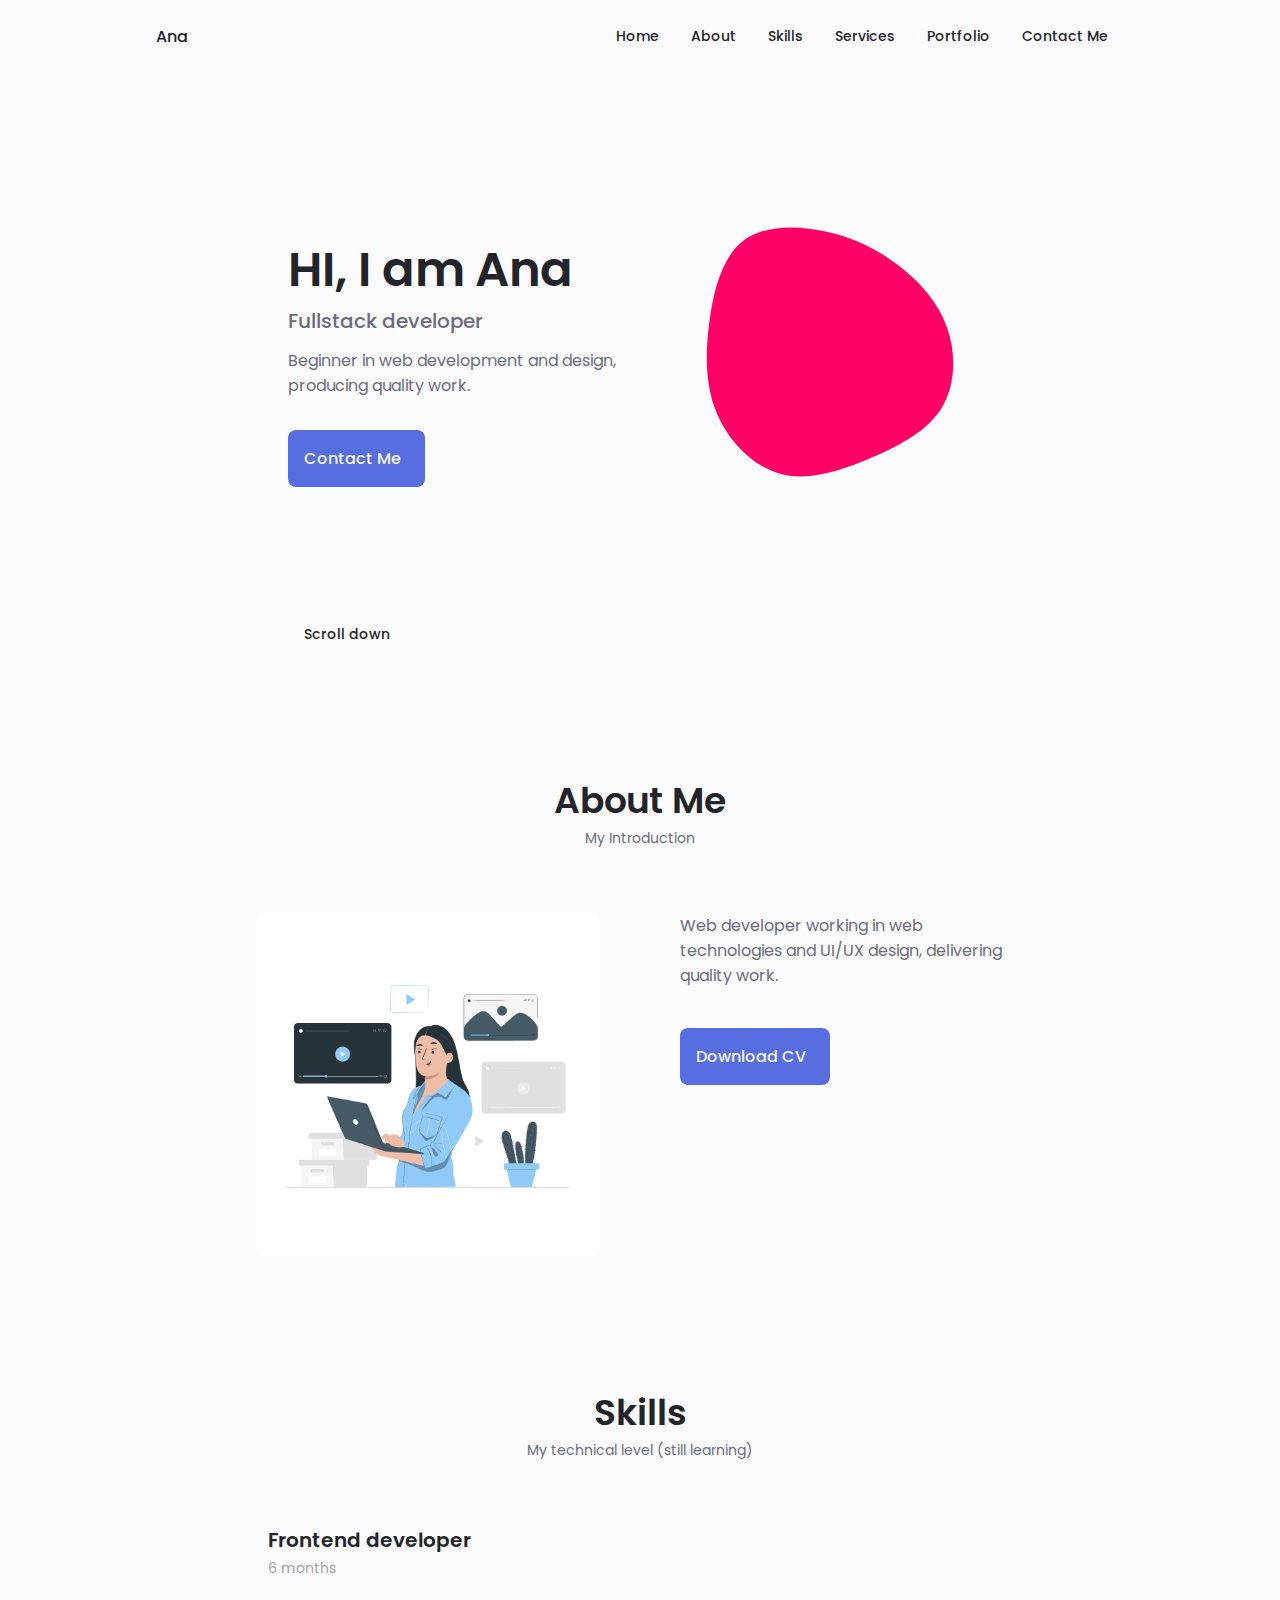
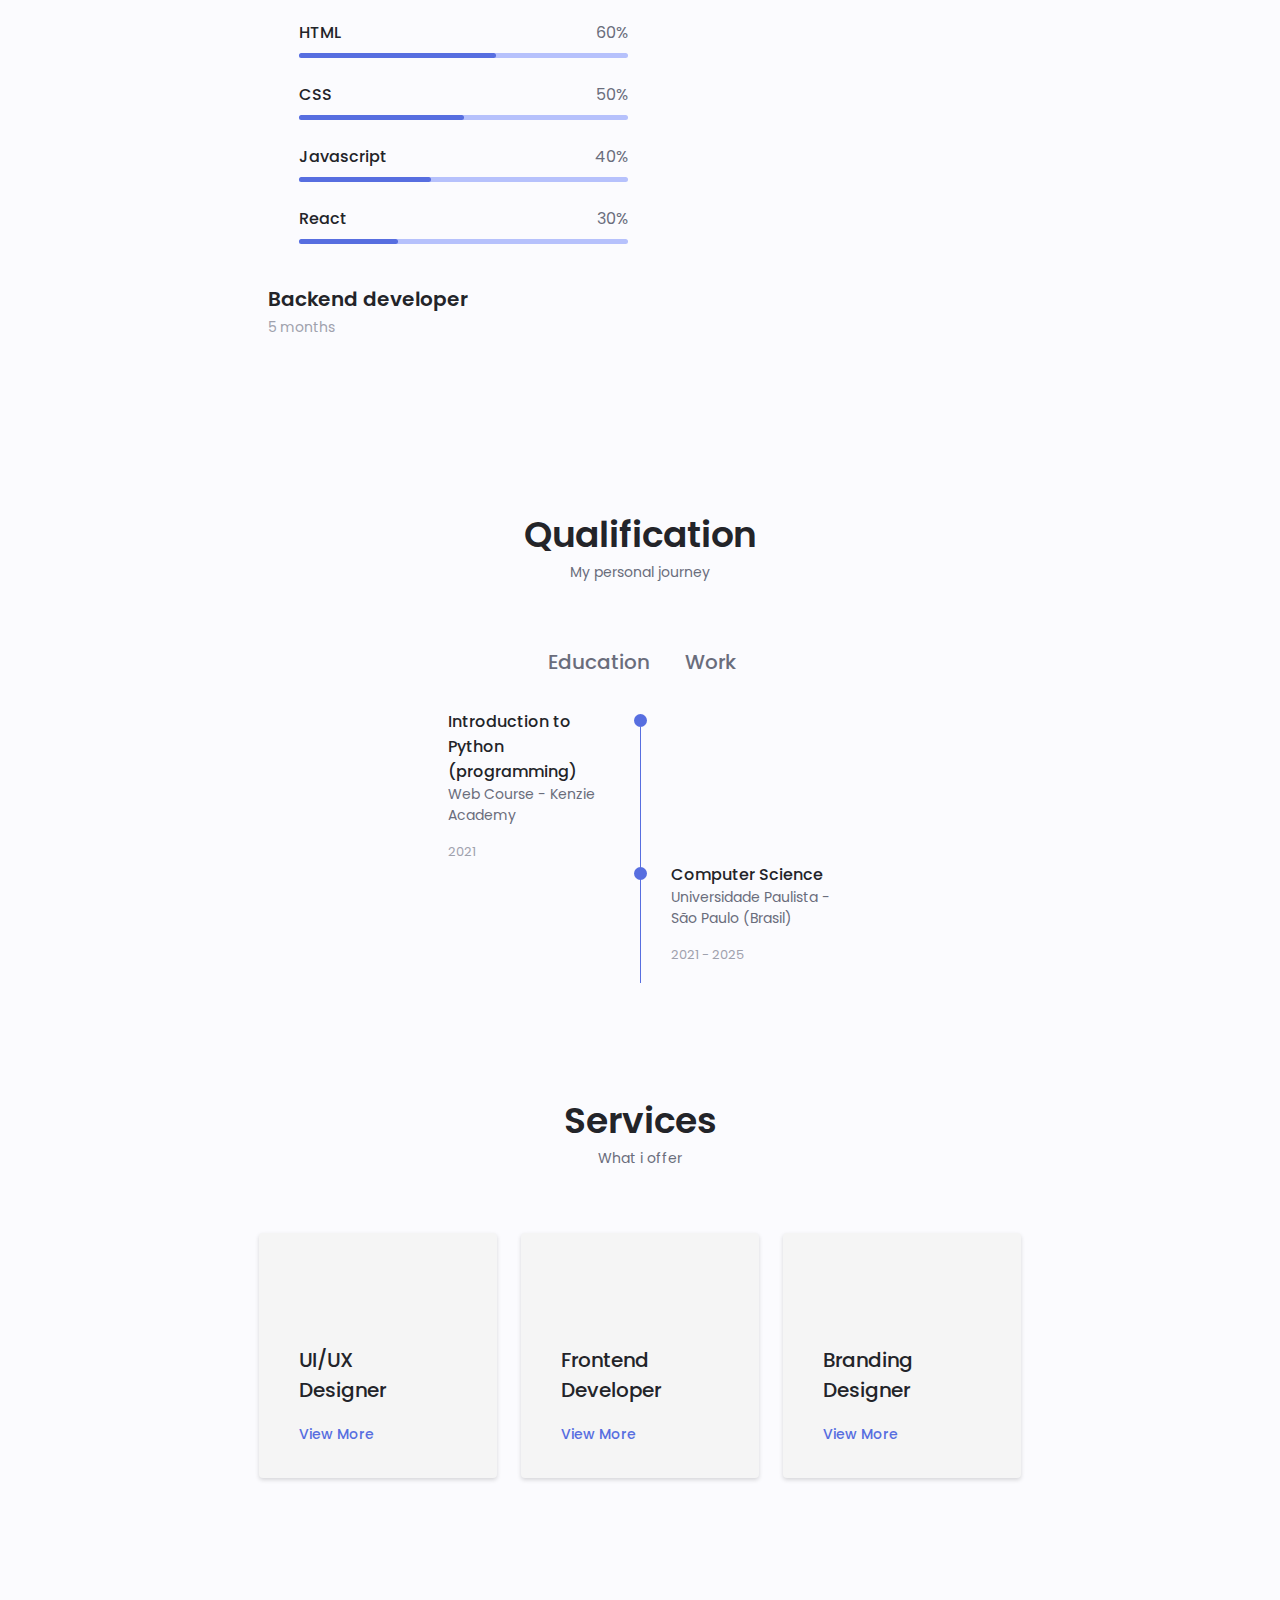
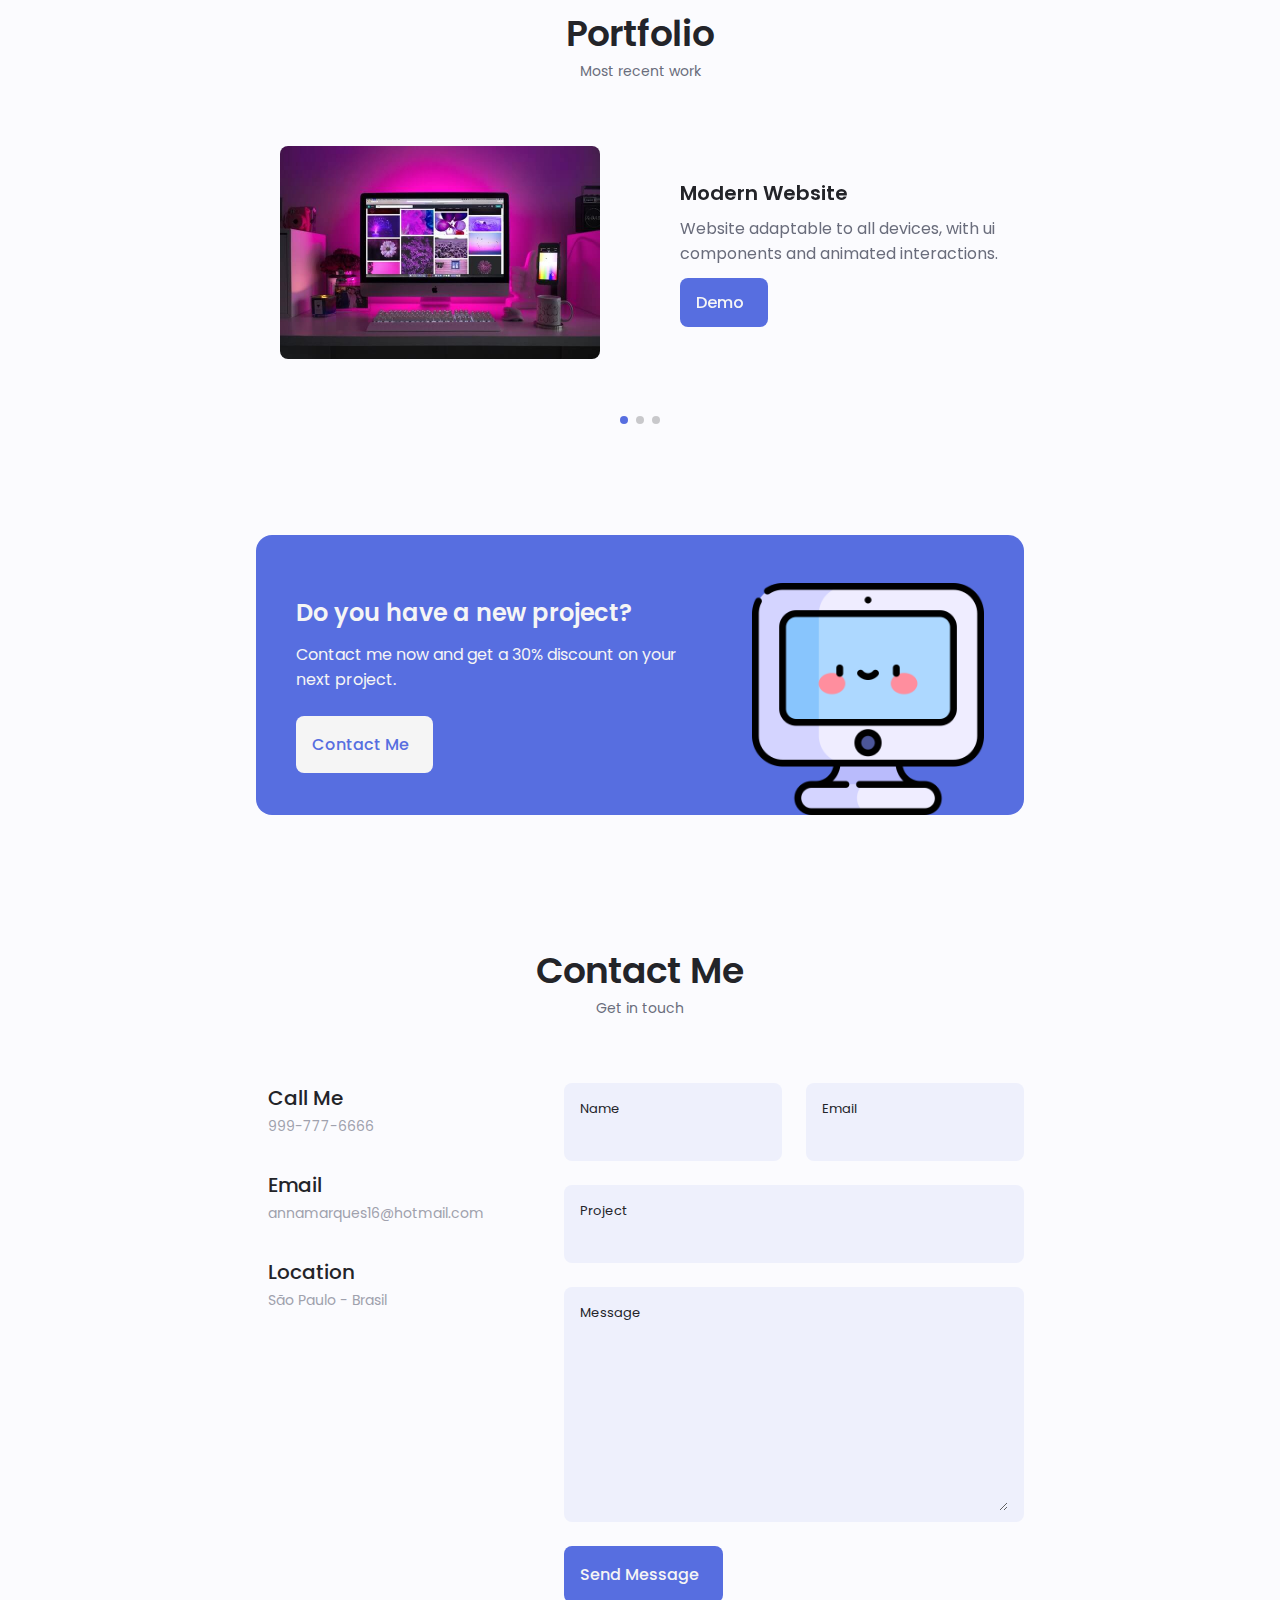
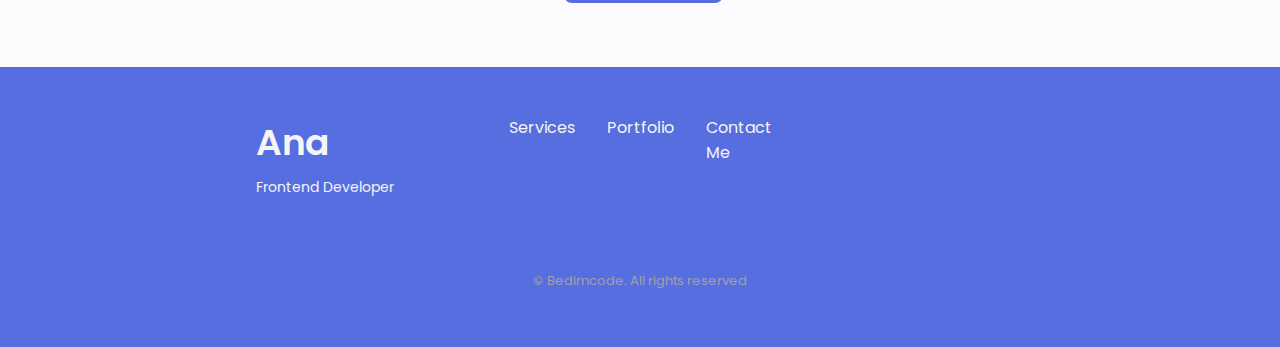
==== commit 46b59791: "Add files via upload" ====
--- a/index.html
+++ b/index.html
@@ -667,7 +667,7 @@
             <div class="project__bg">
                 <div class="project__container container grid">
                     <div class="project__data">
-                        <h2 class="project__title">You have a new project</h2>
+                        <h2 class="project__title">Do you have a new project?</h2>
                         <p class="project__description">Contact me now and get a 30% discount on your next project.</p>
                         <a href="#contact" class="button button--flex button--white">
                             Contact Me
